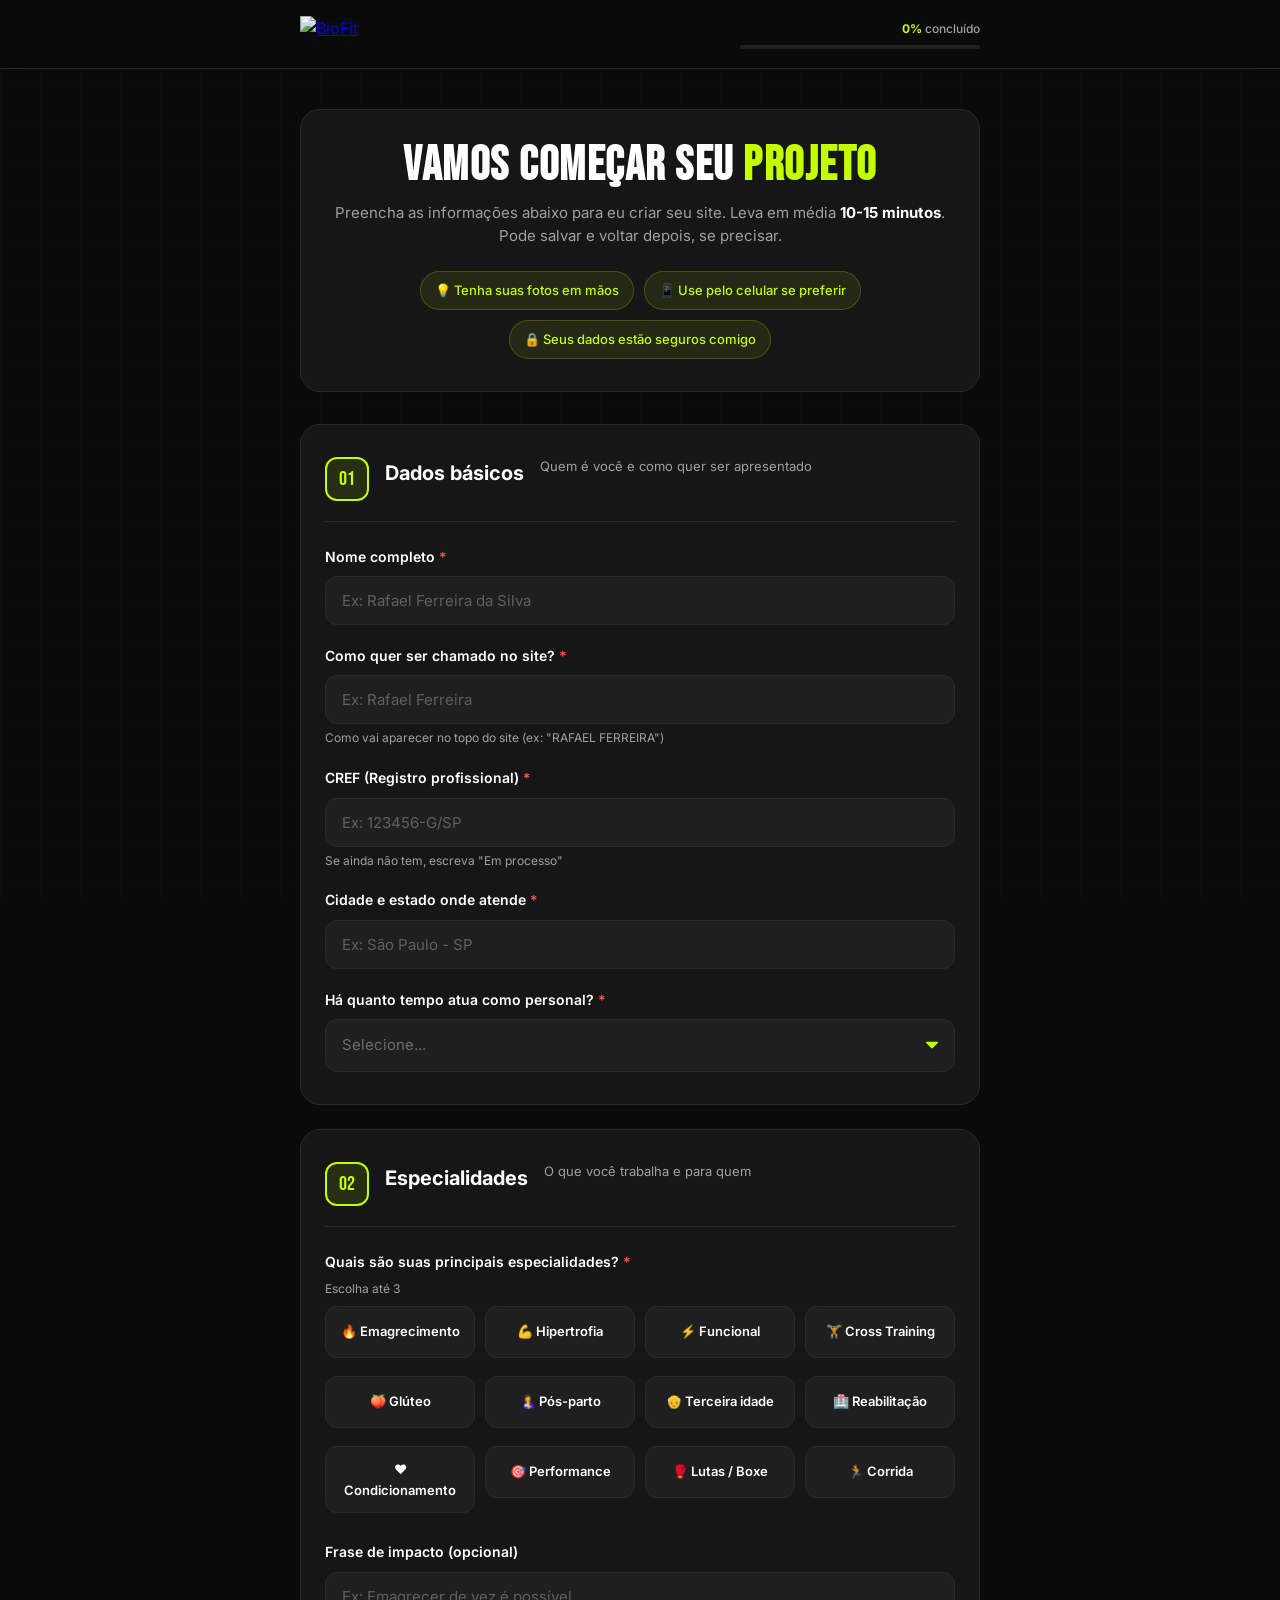
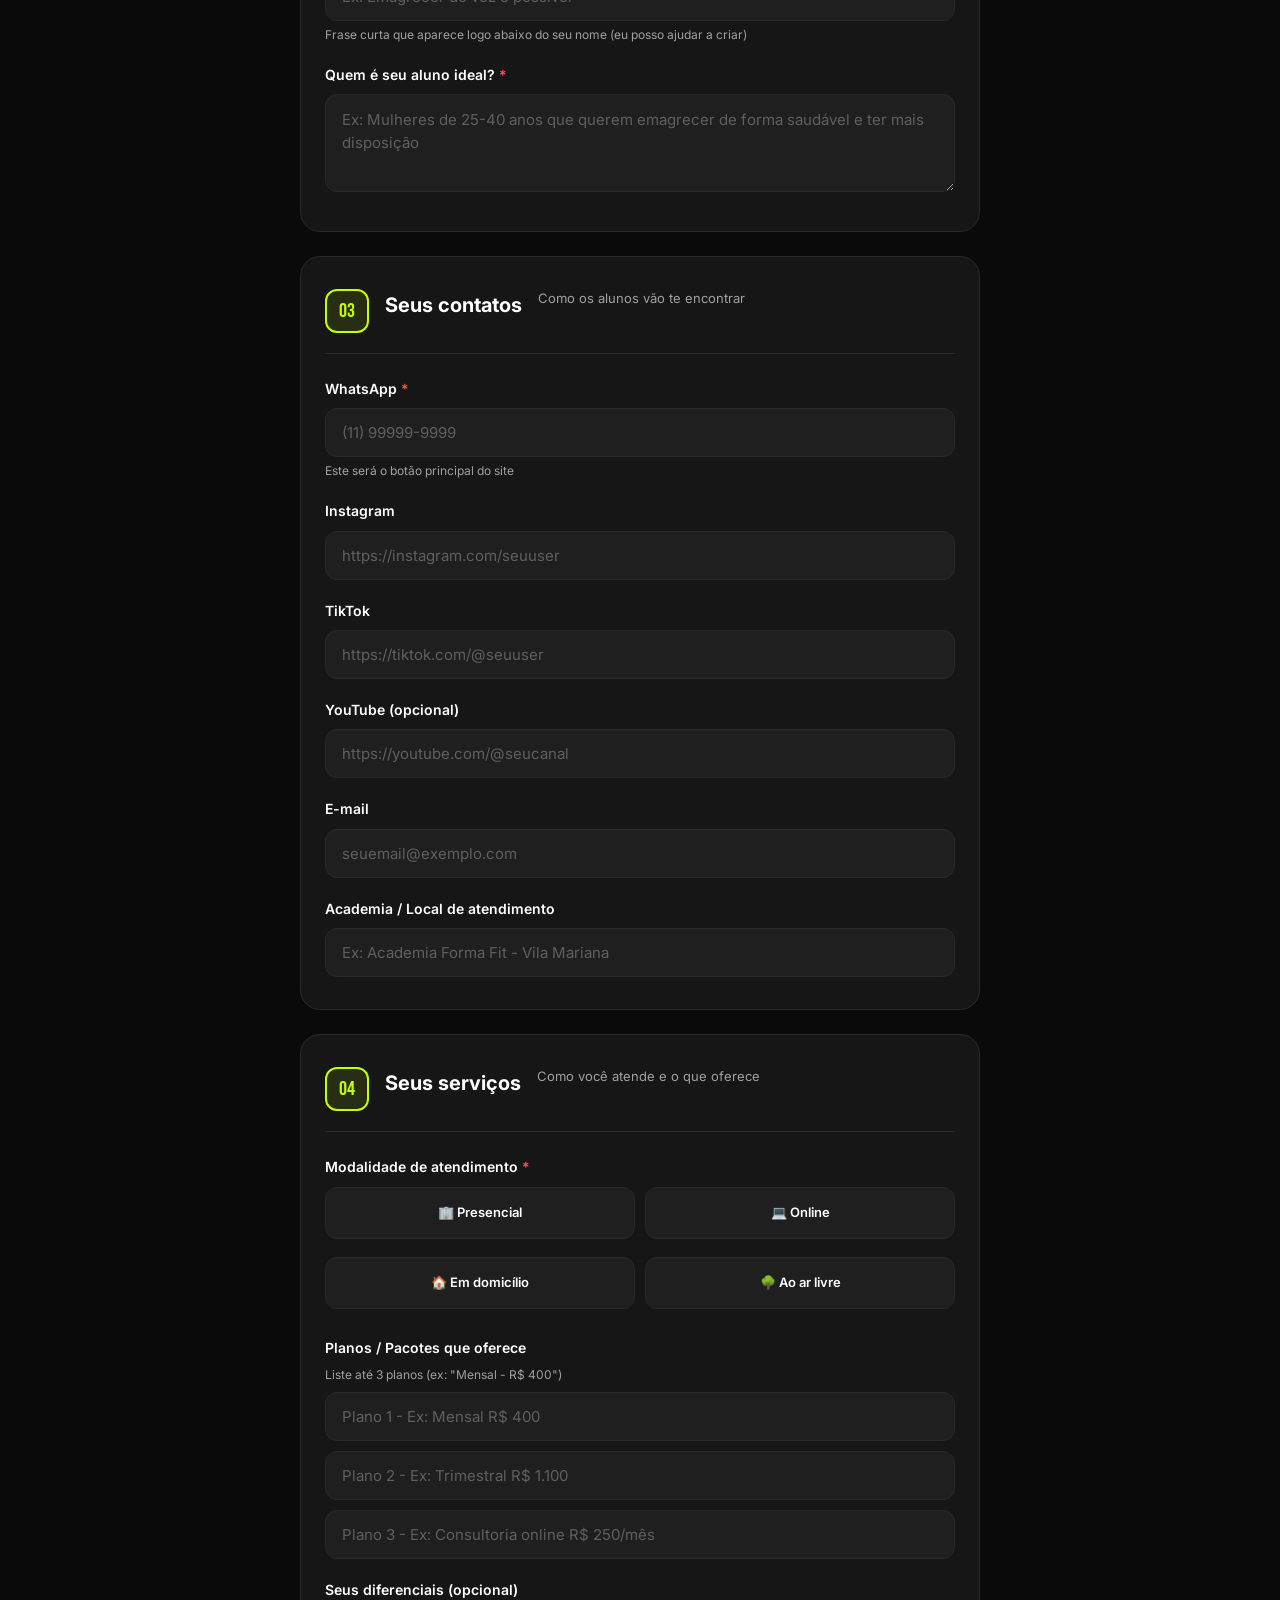
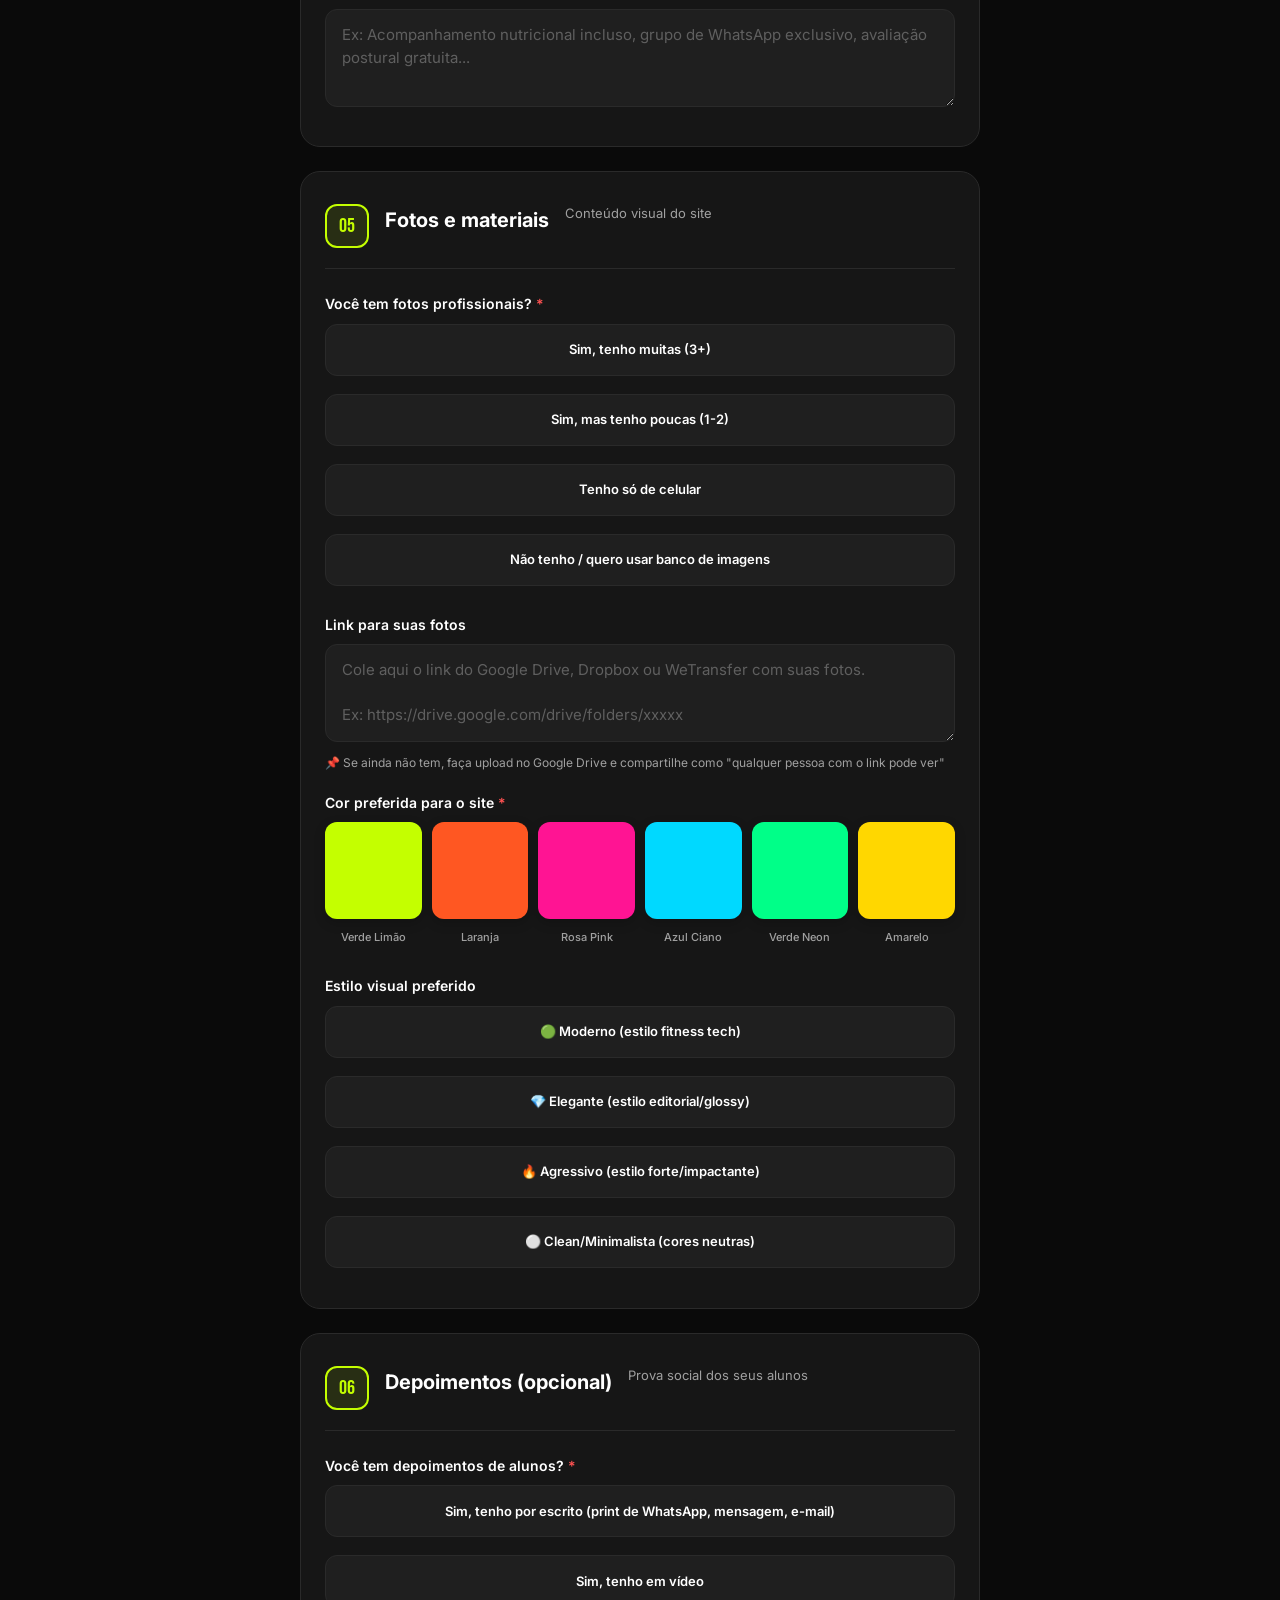
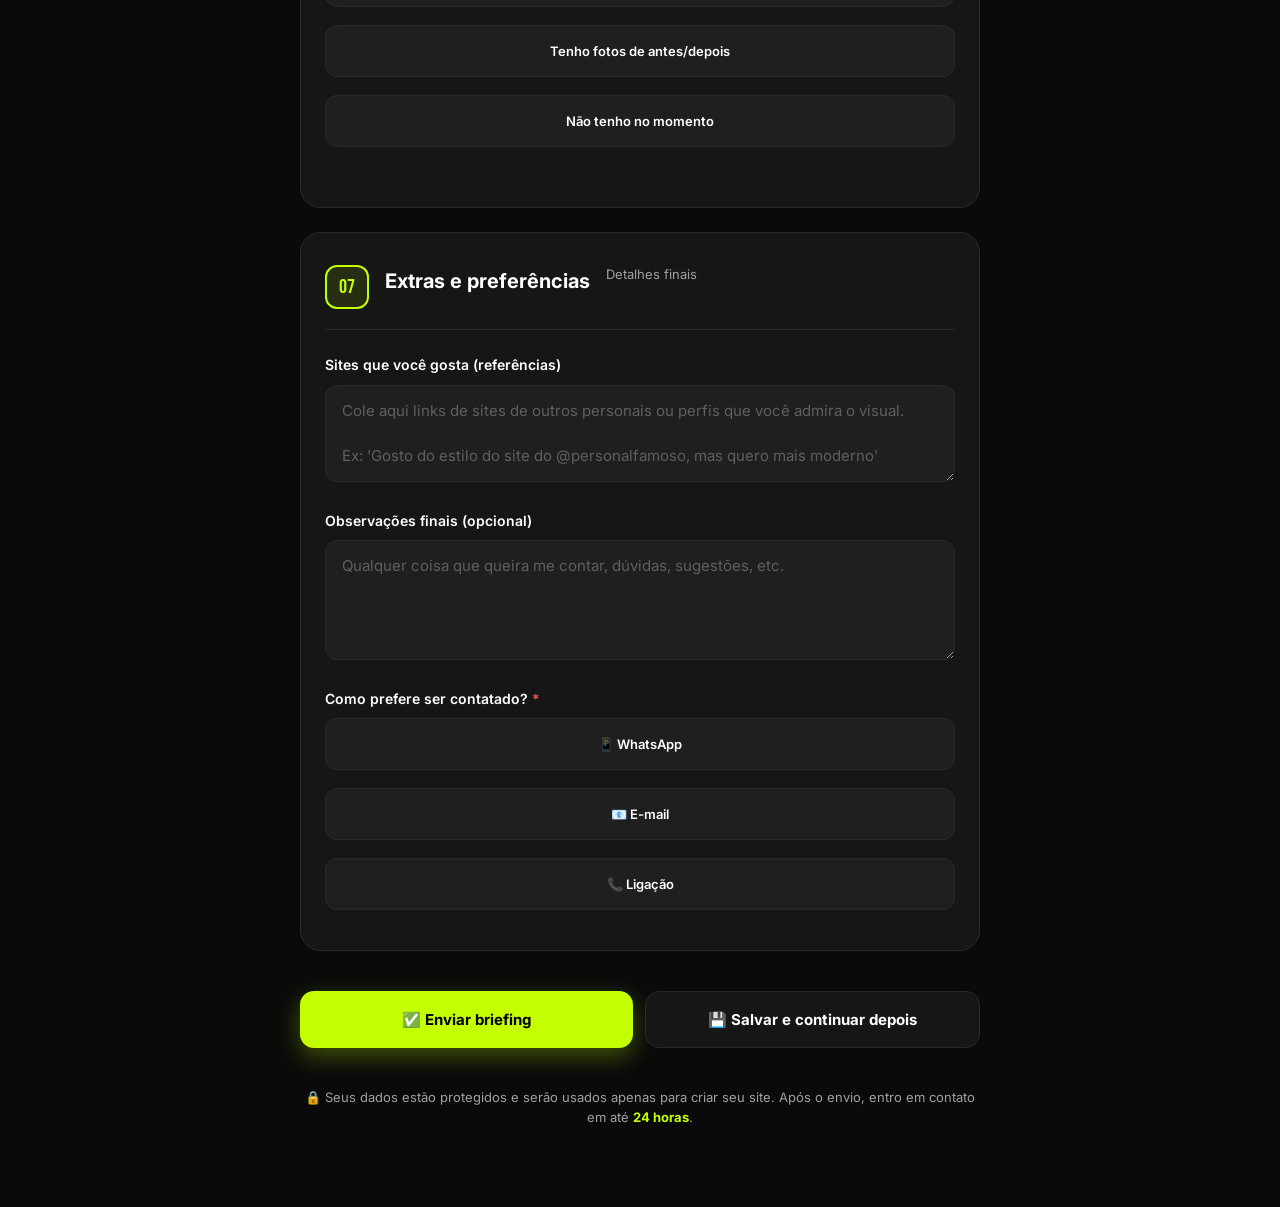
==== briefing/index.html @ 45a7a2d9 "Add files via upload" ====
<!DOCTYPE html>
<html lang="pt-BR">
<head>
<meta charset="UTF-8">
<meta name="viewport" content="width=device-width, initial-scale=1.0, viewport-fit=cover">
<title>Briefing BioFit — Vamos começar seu site!</title>
<meta name="description" content="Preencha este formulário para iniciarmos a criação do seu site.">

<link rel="preconnect" href="https://fonts.googleapis.com">
<link rel="preconnect" href="https://fonts.gstatic.com" crossorigin>
<link href="https://fonts.googleapis.com/css2?family=Inter:wght@400;500;600;700;800;900&family=Bebas+Neue&display=swap" rel="stylesheet">
<link rel="stylesheet" href="styles.css">
</head>
<body>

<div class="bg-grid"></div>

<header class="briefing-header">
  <div class="container">
    <a href="https://biofit.com.br" class="logo-link">
      <img src="../pagina-vendas/assets/logo-biofit.png" alt="BioFit" class="logo-img">
    </a>
    <div class="progress-indicator">
      <span class="progress-text"><span id="progressPercent">0%</span> concluído</span>
      <div class="progress-bar">
        <div class="progress-fill" id="progressFill"></div>
      </div>
    </div>
  </div>
</header>

<main class="briefing-main">
  <div class="container">
    <div class="intro-card">
      <h1 class="briefing-title">VAMOS COMEÇAR SEU <span>PROJETO</span></h1>
      <p class="briefing-subtitle">
        Preencha as informações abaixo para eu criar seu site. 
        Leva em média <strong>10-15 minutos</strong>. 
        Pode salvar e voltar depois, se precisar.
      </p>
      <div class="intro-tips">
        <div class="tip">💡 Tenha suas fotos em mãos</div>
        <div class="tip">📱 Use pelo celular se preferir</div>
        <div class="tip">🔒 Seus dados estão seguros comigo</div>
      </div>
    </div>

    <form id="briefingForm" class="briefing-form">

      <section class="form-section" data-section="1">
        <div class="section-header">
          <span class="section-number">01</span>
          <h2 class="section-title">Dados básicos</h2>
          <p class="section-desc">Quem é você e como quer ser apresentado</p>
        </div>

        <div class="form-group">
          <label for="nomeCompleto">Nome completo <span class="required">*</span></label>
          <input type="text" id="nomeCompleto" name="nomeCompleto" required placeholder="Ex: Rafael Ferreira da Silva">
        </div>

        <div class="form-group">
          <label for="nomeExibicao">Como quer ser chamado no site? <span class="required">*</span></label>
          <input type="text" id="nomeExibicao" name="nomeExibicao" required placeholder="Ex: Rafael Ferreira">
          <small>Como vai aparecer no topo do site (ex: "RAFAEL FERREIRA")</small>
        </div>

        <div class="form-group">
          <label for="cref">CREF (Registro profissional) <span class="required">*</span></label>
          <input type="text" id="cref" name="cref" required placeholder="Ex: 123456-G/SP">
          <small>Se ainda não tem, escreva "Em processo"</small>
        </div>

        <div class="form-group">
          <label for="cidade">Cidade e estado onde atende <span class="required">*</span></label>
          <input type="text" id="cidade" name="cidade" required placeholder="Ex: São Paulo - SP">
        </div>

        <div class="form-group">
          <label for="tempoAtuacao">Há quanto tempo atua como personal? <span class="required">*</span></label>
          <select id="tempoAtuacao" name="tempoAtuacao" required>
            <option value="">Selecione...</option>
            <option value="menos-1">Menos de 1 ano</option>
            <option value="1-3">De 1 a 3 anos</option>
            <option value="3-5">De 3 a 5 anos</option>
            <option value="5-10">De 5 a 10 anos</option>
            <option value="mais-10">Mais de 10 anos</option>
          </select>
        </div>
      </section>

      <section class="form-section" data-section="2">
        <div class="section-header">
          <span class="section-number">02</span>
          <h2 class="section-title">Especialidades</h2>
          <p class="section-desc">O que você trabalha e para quem</p>
        </div>

        <div class="form-group">
          <label>Quais são suas principais especialidades? <span class="required">*</span></label>
          <small>Escolha até 3</small>
          <div class="checkbox-grid" id="especialidadesGrid">
            <label class="checkbox-card">
              <input type="checkbox" name="especialidades" value="emagrecimento">
              <span class="checkbox-content">🔥 Emagrecimento</span>
            </label>
            <label class="checkbox-card">
              <input type="checkbox" name="especialidades" value="hipertrofia">
              <span class="checkbox-content">💪 Hipertrofia</span>
            </label>
            <label class="checkbox-card">
              <input type="checkbox" name="especialidades" value="funcional">
              <span class="checkbox-content">⚡ Funcional</span>
            </label>
            <label class="checkbox-card">
              <input type="checkbox" name="especialidades" value="cross">
              <span class="checkbox-content">🏋️ Cross Training</span>
            </label>
            <label class="checkbox-card">
              <input type="checkbox" name="especialidades" value="gluteo">
              <span class="checkbox-content">🍑 Glúteo</span>
            </label>
            <label class="checkbox-card">
              <input type="checkbox" name="especialidades" value="pos-parto">
              <span class="checkbox-content">🤱 Pós-parto</span>
            </label>
            <label class="checkbox-card">
              <input type="checkbox" name="especialidades" value="third-age">
              <span class="checkbox-content">👴 Terceira idade</span>
            </label>
            <label class="checkbox-card">
              <input type="checkbox" name="especialidades" value="reabilitacao">
              <span class="checkbox-content">🏥 Reabilitação</span>
            </label>
            <label class="checkbox-card">
              <input type="checkbox" name="especialidades" value="condicionamento">
              <span class="checkbox-content">❤️ Condicionamento</span>
            </label>
            <label class="checkbox-card">
              <input type="checkbox" name="especialidades" value="performance">
              <span class="checkbox-content">🎯 Performance</span>
            </label>
            <label class="checkbox-card">
              <input type="checkbox" name="especialidades" value="lutador">
              <span class="checkbox-content">🥊 Lutas / Boxe</span>
            </label>
            <label class="checkbox-card">
              <input type="checkbox" name="especialidades" value="corrida">
              <span class="checkbox-content">🏃 Corrida</span>
            </label>
          </div>
        </div>

        <div class="form-group">
          <label for="fraseImpacto">Frase de impacto (opcional)</label>
          <input type="text" id="fraseImpacto" name="fraseImpacto" placeholder="Ex: Emagrecer de vez é possível">
          <small>Frase curta que aparece logo abaixo do seu nome (eu posso ajudar a criar)</small>
        </div>

        <div class="form-group">
          <label for="publicoAlvo">Quem é seu aluno ideal? <span class="required">*</span></label>
          <textarea id="publicoAlvo" name="publicoAlvo" required rows="3" placeholder="Ex: Mulheres de 25-40 anos que querem emagrecer de forma saudável e ter mais disposição"></textarea>
        </div>
      </section>

      <section class="form-section" data-section="3">
        <div class="section-header">
          <span class="section-number">03</span>
          <h2 class="section-title">Seus contatos</h2>
          <p class="section-desc">Como os alunos vão te encontrar</p>
        </div>

        <div class="form-group">
          <label for="whatsapp">WhatsApp <span class="required">*</span></label>
          <input type="tel" id="whatsapp" name="whatsapp" required placeholder="(11) 99999-9999">
          <small>Este será o botão principal do site</small>
        </div>

        <div class="form-group">
          <label for="instagram">Instagram</label>
          <input type="url" id="instagram" name="instagram" placeholder="https://instagram.com/seuuser">
        </div>

        <div class="form-group">
          <label for="tiktok">TikTok</label>
          <input type="url" id="tiktok" name="tiktok" placeholder="https://tiktok.com/@seuuser">
        </div>

        <div class="form-group">
          <label for="youtube">YouTube (opcional)</label>
          <input type="url" id="youtube" name="youtube" placeholder="https://youtube.com/@seucanal">
        </div>

        <div class="form-group">
          <label for="email">E-mail</label>
          <input type="email" id="email" name="email" placeholder="seuemail@exemplo.com">
        </div>

        <div class="form-group">
          <label for="localizacao">Academia / Local de atendimento</label>
          <input type="text" id="localizacao" name="localizacao" placeholder="Ex: Academia Forma Fit - Vila Mariana">
        </div>
      </section>

      <section class="form-section" data-section="4">
        <div class="section-header">
          <span class="section-number">04</span>
          <h2 class="section-title">Seus serviços</h2>
          <p class="section-desc">Como você atende e o que oferece</p>
        </div>

        <div class="form-group">
          <label>Modalidade de atendimento <span class="required">*</span></label>
          <div class="checkbox-grid checkbox-grid-2">
            <label class="checkbox-card">
              <input type="checkbox" name="modalidade" value="presencial">
              <span class="checkbox-content">🏢 Presencial</span>
            </label>
            <label class="checkbox-card">
              <input type="checkbox" name="modalidade" value="online">
              <span class="checkbox-content">💻 Online</span>
            </label>
            <label class="checkbox-card">
              <input type="checkbox" name="modalidade" value="domiciliar">
              <span class="checkbox-content">🏠 Em domicílio</span>
            </label>
            <label class="checkbox-card">
              <input type="checkbox" name="modalidade" value="parque">
              <span class="checkbox-content">🌳 Ao ar livre</span>
            </label>
          </div>
        </div>

        <div class="form-group">
          <label>Planos / Pacotes que oferece</label>
          <small>Liste até 3 planos (ex: "Mensal - R$ 400")</small>
          <div class="plan-inputs">
            <input type="text" name="plano1" placeholder="Plano 1 - Ex: Mensal R$ 400">
            <input type="text" name="plano2" placeholder="Plano 2 - Ex: Trimestral R$ 1.100">
            <input type="text" name="plano3" placeholder="Plano 3 - Ex: Consultoria online R$ 250/mês">
          </div>
        </div>

        <div class="form-group">
          <label for="diferenciais">Seus diferenciais (opcional)</label>
          <textarea id="diferenciais" name="diferenciais" rows="3" placeholder="Ex: Acompanhamento nutricional incluso, grupo de WhatsApp exclusivo, avaliação postural gratuita..."></textarea>
        </div>
      </section>

      <section class="form-section" data-section="5">
        <div class="section-header">
          <span class="section-number">05</span>
          <h2 class="section-title">Fotos e materiais</h2>
          <p class="section-desc">Conteúdo visual do site</p>
        </div>

        <div class="form-group">
          <label>Você tem fotos profissionais? <span class="required">*</span></label>
          <div class="radio-group">
            <label class="radio-card">
              <input type="radio" name="temFotos" value="sim-muitas" required>
              <span>Sim, tenho muitas (3+)</span>
            </label>
            <label class="radio-card">
              <input type="radio" name="temFotos" value="sim-poucas">
              <span>Sim, mas tenho poucas (1-2)</span>
            </label>
            <label class="radio-card">
              <input type="radio" name="temFotos" value="celular">
              <span>Tenho só de celular</span>
            </label>
            <label class="radio-card">
              <input type="radio" name="temFotos" value="nao">
              <span>Não tenho / quero usar banco de imagens</span>
            </label>
          </div>
        </div>

        <div class="form-group">
          <label for="linkFotos">Link para suas fotos</label>
          <textarea id="linkFotos" name="linkFotos" rows="3" placeholder="Cole aqui o link do Google Drive, Dropbox ou WeTransfer com suas fotos.&#10;&#10;Ex: https://drive.google.com/drive/folders/xxxxx"></textarea>
          <small>📌 Se ainda não tem, faça upload no Google Drive e compartilhe como "qualquer pessoa com o link pode ver"</small>
        </div>

        <div class="form-group">
          <label for="corPreferida">Cor preferida para o site <span class="required">*</span></label>
          <div class="color-picker" id="colorPicker">
            <label class="color-option" style="--color: #c4ff00">
              <input type="radio" name="cor" value="#c4ff00" required>
              <span class="color-dot" style="background: #c4ff00"></span>
              <span class="color-name">Verde Limão</span>
            </label>
            <label class="color-option" style="--color: #ff5722">
              <input type="radio" name="cor" value="#ff5722">
              <span class="color-dot" style="background: #ff5722"></span>
              <span class="color-name">Laranja</span>
            </label>
            <label class="color-option" style="--color: #ff1493">
              <input type="radio" name="cor" value="#ff1493">
              <span class="color-dot" style="background: #ff1493"></span>
              <span class="color-name">Rosa Pink</span>
            </label>
            <label class="color-option" style="--color: #00d9ff">
              <input type="radio" name="cor" value="#00d9ff">
              <span class="color-dot" style="background: #00d9ff"></span>
              <span class="color-name">Azul Ciano</span>
            </label>
            <label class="color-option" style="--color: #00ff88">
              <input type="radio" name="cor" value="#00ff88">
              <span class="color-dot" style="background: #00ff88"></span>
              <span class="color-name">Verde Neon</span>
            </label>
            <label class="color-option" style="--color: #ffd700">
              <input type="radio" name="cor" value="#ffd700">
              <span class="color-dot" style="background: #ffd700"></span>
              <span class="color-name">Amarelo</span>
            </label>
          </div>
        </div>

        <div class="form-group">
          <label for="estiloPreferido">Estilo visual preferido</label>
          <div class="radio-group">
            <label class="radio-card">
              <input type="radio" name="estilo" value="moderno">
              <span>🟢 Moderno (estilo fitness tech)</span>
            </label>
            <label class="radio-card">
              <input type="radio" name="estilo" value="elegante">
              <span>💎 Elegante (estilo editorial/glossy)</span>
            </label>
            <label class="radio-card">
              <input type="radio" name="estilo" value="agressivo">
              <span>🔥 Agressivo (estilo forte/impactante)</span>
            </label>
            <label class="radio-card">
              <input type="radio" name="estilo" value="clean">
              <span>⚪ Clean/Minimalista (cores neutras)</span>
            </label>
          </div>
        </div>
      </section>

      <section class="form-section" data-section="6">
        <div class="section-header">
          <span class="section-number">06</span>
          <h2 class="section-title">Depoimentos (opcional)</h2>
          <p class="section-desc">Prova social dos seus alunos</p>
        </div>

        <div class="form-group">
          <label>Você tem depoimentos de alunos? <span class="required">*</span></label>
          <div class="radio-group">
            <label class="radio-card">
              <input type="radio" name="temDepoimentos" value="sim-escritos" required>
              <span>Sim, tenho por escrito (print de WhatsApp, mensagem, e-mail)</span>
            </label>
            <label class="radio-card">
              <input type="radio" name="temDepoimentos" value="sim-video">
              <span>Sim, tenho em vídeo</span>
            </label>
            <label class="radio-card">
              <input type="radio" name="temDepoimentos" value="antes-depois">
              <span>Tenho fotos de antes/depois</span>
            </label>
            <label class="radio-card">
              <input type="radio" name="temDepoimentos" value="nao">
              <span>Não tenho no momento</span>
            </label>
          </div>
        </div>

        <div class="form-group" id="depoimentosField" style="display:none;">
          <label for="linkDepoimentos">Cole os depoimentos ou link para os mesmos</label>
          <textarea id="linkDepoimentos" name="linkDepoimentos" rows="5" placeholder="Cole os textos aqui, ou coloque o link do Google Drive com as fotos/vídeos.&#10;&#10;Exemplo:&#10;'Em 4 meses perdi 12kg e ganhei muita disposição. O Rafael montou um treino que encaixou perfeitamente na minha rotina.' - Mariana, 32 anos"></textarea>
        </div>
      </section>

      <section class="form-section" data-section="7">
        <div class="section-header">
          <span class="section-number">07</span>
          <h2 class="section-title">Extras e preferências</h2>
          <p class="section-desc">Detalhes finais</p>
        </div>

        <div class="form-group">
          <label for="referencias">Sites que você gosta (referências)</label>
          <textarea id="referencias" name="referencias" rows="3" placeholder="Cole aqui links de sites de outros personais ou perfis que você admira o visual.&#10;&#10;Ex: 'Gosto do estilo do site do @personalfamoso, mas quero mais moderno'"></textarea>
        </div>

        <div class="form-group">
          <label for="observacoes">Observações finais (opcional)</label>
          <textarea id="observacoes" name="observacoes" rows="4" placeholder="Qualquer coisa que queira me contar, dúvidas, sugestões, etc."></textarea>
        </div>

        <div class="form-group">
          <label>Como prefere ser contatado? <span class="required">*</span></label>
          <div class="radio-group">
            <label class="radio-card">
              <input type="radio" name="contatoPreferido" value="whatsapp" required>
              <span>📱 WhatsApp</span>
            </label>
            <label class="radio-card">
              <input type="radio" name="contatoPreferido" value="email">
              <span>📧 E-mail</span>
            </label>
            <label class="radio-card">
              <input type="radio" name="contatoPreferido" value="ligacao">
              <span>📞 Ligação</span>
            </label>
          </div>
        </div>
      </section>

      <div class="form-actions">
        <button type="button" class="btn-save" id="saveBtn">
          💾 Salvar e continuar depois
        </button>
        <button type="submit" class="btn-submit">
          ✅ Enviar briefing
        </button>
      </div>

      <p class="form-footer-note">
        🔒 Seus dados estão protegidos e serão usados apenas para criar seu site.
        Após o envio, entro em contato em até <strong>24 horas</strong>.
      </p>

    </form>
  </div>
</main>

<div class="success-screen" id="successScreen">
  <div class="success-content">
    <div class="success-icon">🎉</div>
    <h2>Briefing enviado com sucesso!</h2>
    <p>Recebi todas as suas informações. Vou analisar tudo e te chamar no WhatsApp em até <strong>24 horas</strong> para alinhar os detalhes.</p>
    <p class="success-tip">Enquanto isso, segue nossas redes pra acompanhar o processo:</p>
    <a href="https://wa.me/5581999944106" class="btn-primary success-btn">💬 Falar comigo agora</a>
  </div>
</div>

<script src="script.js"></script>
</body>
</html>
---- briefing/styles.css ----
:root {
  --primary: #c4ff00;
  --primary-dark: #9fcc00;
  --bg: #0a0a0a;
  --bg-card: #161616;
  --bg-elevated: #1f1f1f;
  --border: #2a2a2a;
  --text: #ffffff;
  --text-muted: #a0a0a0;
  --error: #ff5252;
  --success: #00d68f;
}

* { margin: 0; padding: 0; box-sizing: border-box; }

html { scroll-behavior: smooth; }

body {
  font-family: 'Inter', sans-serif;
  background: var(--bg);
  color: var(--text);
  line-height: 1.6;
  min-height: 100vh;
}

.bg-grid {
  position: fixed;
  inset: 0;
  background-image: 
    linear-gradient(rgba(196, 255, 0, 0.02) 1px, transparent 1px),
    linear-gradient(90deg, rgba(196, 255, 0, 0.02) 1px, transparent 1px);
  background-size: 40px 40px;
  pointer-events: none;
  z-index: 0;
}

.container {
  max-width: 720px;
  margin: 0 auto;
  padding: 0 20px;
  position: relative;
  z-index: 1;
}

.briefing-header {
  position: sticky;
  top: 0;
  z-index: 50;
  padding: 16px 0;
  background: rgba(10, 10, 10, 0.9);
  backdrop-filter: blur(12px);
  border-bottom: 1px solid var(--border);
}

.briefing-header .container {
  display: flex;
  justify-content: space-between;
  align-items: center;
  gap: 16px;
}

.logo-link {
  display: flex;
  align-items: center;
  flex-shrink: 0;
}

.logo-img {
  height: 36px;
  width: auto;
}

.progress-indicator {
  flex: 1;
  max-width: 240px;
  text-align: right;
}

.progress-text {
  font-size: 12px;
  color: var(--text-muted);
  display: block;
  margin-bottom: 6px;
  font-weight: 500;
}

.progress-text span { color: var(--primary); font-weight: 700; }

.progress-bar {
  height: 4px;
  background: var(--bg-elevated);
  border-radius: 100px;
  overflow: hidden;
}

.progress-fill {
  height: 100%;
  background: var(--primary);
  border-radius: 100px;
  width: 0%;
  transition: width 0.3s ease;
}

.briefing-main {
  padding: 40px 0 80px;
}

.intro-card {
  background: var(--bg-card);
  border: 1px solid var(--border);
  border-radius: 20px;
  padding: 32px 28px;
  margin-bottom: 32px;
  text-align: center;
}

.briefing-title {
  font-family: 'Bebas Neue', sans-serif;
  font-size: clamp(32px, 6vw, 48px);
  letter-spacing: 1.5px;
  line-height: 1;
  margin-bottom: 12px;
  text-transform: uppercase;
}

.briefing-title span { color: var(--primary); }

.briefing-subtitle {
  color: var(--text-muted);
  font-size: 15px;
  margin-bottom: 24px;
  line-height: 1.5;
}

.briefing-subtitle strong { color: var(--text); }

.intro-tips {
  display: flex;
  flex-wrap: wrap;
  gap: 10px;
  justify-content: center;
}

.tip {
  padding: 8px 14px;
  background: rgba(196, 255, 0, 0.08);
  border: 1px solid rgba(196, 255, 0, 0.2);
  border-radius: 100px;
  font-size: 13px;
  color: var(--primary);
  font-weight: 500;
}

.briefing-form { display: flex; flex-direction: column; gap: 24px; }

.form-section {
  background: var(--bg-card);
  border: 1px solid var(--border);
  border-radius: 20px;
  padding: 32px 24px;
  transition: border-color 0.3s ease;
}

.form-section:focus-within { border-color: var(--primary); }

.section-header {
  display: flex;
  align-items: flex-start;
  gap: 16px;
  margin-bottom: 24px;
  padding-bottom: 20px;
  border-bottom: 1px solid var(--border);
}

.section-number {
  flex-shrink: 0;
  width: 44px;
  height: 44px;
  background: rgba(196, 255, 0, 0.1);
  border: 2px solid var(--primary);
  border-radius: 12px;
  display: flex;
  align-items: center;
  justify-content: center;
  font-family: 'Bebas Neue', sans-serif;
  font-size: 20px;
  color: var(--primary);
}

.section-title {
  font-size: 20px;
  font-weight: 700;
  margin-bottom: 4px;
  color: var(--text);
}

.section-desc {
  font-size: 13px;
  color: var(--text-muted);
  line-height: 1.4;
}

.form-group { margin-bottom: 20px; }
.form-group:last-child { margin-bottom: 0; }

.form-group label {
  display: block;
  font-weight: 600;
  font-size: 14px;
  color: var(--text);
  margin-bottom: 8px;
}

.form-group small {
  display: block;
  color: var(--text-muted);
  font-size: 12px;
  margin-top: 6px;
  line-height: 1.4;
}

.required { color: var(--error); }

input[type="text"],
input[type="email"],
input[type="tel"],
input[type="url"],
select,
textarea {
  width: 100%;
  padding: 14px 16px;
  background: var(--bg-elevated);
  border: 1px solid var(--border);
  border-radius: 12px;
  color: var(--text);
  font-size: 15px;
  font-family: inherit;
  transition: all 0.25s ease;
  outline: none;
}

input:focus,
select:focus,
textarea:focus {
  border-color: var(--primary);
  background: rgba(196, 255, 0, 0.03);
}

input::placeholder,
textarea::placeholder { color: rgba(160, 160, 160, 0.5); }

select {
  appearance: none !important;
  -webkit-appearance: none !important;
  -moz-appearance: none !important;
  background-image: url("data:image/svg+xml;charset=US-ASCII,%3Csvg%20xmlns%3D%22http%3A%2F%2Fwww.w3.org%2F2000%2Fsvg%22%20width%3D%22292.4%22%20height%3D%22292.4%22%3E%3Cpath%20fill%3D%22%23c4ff00%22%20d%3D%22M287%2069.4a17.6%2017.6%200%200%200-13-5.4H18.4c-5%200-9.3%201.8-12.9%205.4A17.6%2017.6%200%200%200%200%2082.2c0%205%201.8%209.3%205.4%2012.9l128%20127.9c3.6%203.6%207.8%205.4%2012.8%205.4s9.2-1.8%2012.8-5.4L287%2095c3.5-3.5%205.4-7.8%205.4-12.8%200-5-1.9-9.2-5.5-12.8z%22%2F%3E%3C%2Fsvg%3E") !important;
  background-repeat: no-repeat !important;
  background-position: right 16px center !important;
  background-size: 12px !important;
  background-color: var(--bg-elevated) !important;
  padding-right: 44px !important;
  padding-left: 16px !important;
  height: auto !important;
  min-height: 50px !important;
  line-height: 1.5 !important;
  cursor: pointer !important;
  color: var(--text) !important;
  border: 1px solid var(--border) !important;
  border-radius: 12px !important;
  font-size: 15px !important;
  font-family: inherit !important;
  width: 100% !important;
  box-sizing: border-box !important;
  text-overflow: ellipsis !important;
  white-space: nowrap !important;
  overflow: hidden !important;
  outline: none !important;
  transition: all 0.25s ease !important;
  -webkit-tap-highlight-color: transparent !important;
}

select:hover {
  border-color: rgba(196, 255, 0, 0.4) !important;
}

select:focus {
  border-color: var(--primary) !important;
  background-color: rgba(196, 255, 0, 0.03) !important;
  box-shadow: 0 0 0 3px rgba(196, 255, 0, 0.1) !important;
}

select:invalid,
select option[value=""] {
  color: rgba(160, 160, 160, 0.6) !important;
}

select:valid {
  color: var(--text) !important;
}

select option {
  background-color: #1a1a1a !important;
  color: #ffffff !important;
  padding: 12px 16px !important;
  font-size: 15px !important;
  font-weight: 500 !important;
}

select option:hover {
  background-color: rgba(196, 255, 0, 0.15) !important;
}

select option:checked,
select option[selected] {
  background: var(--primary) linear-gradient(0deg, var(--primary), var(--primary)) !important;
  color: #000000 !important;
  font-weight: 700 !important;
}

select:-webkit-autofill,
select:-webkit-autofill:hover,
select:-webkit-autofill:focus,
select:-webkit-autofill:active {
  -webkit-text-fill-color: var(--text) !important;
  -webkit-box-shadow: 0 0 0 1000px var(--bg-elevated) inset !important;
  transition: background-color 5000s ease-in-out 0s !important;
  caret-color: var(--text) !important;
}

select::-ms-expand {
  display: none !important;
}

select {
  /* Firefox */
  text-indent: 0.01px !important;
  text-overflow: '' !important;
}

textarea {
  resize: vertical;
  min-height: 80px;
  font-family: inherit;
  line-height: 1.5;
}

.checkbox-grid {
  display: grid;
  grid-template-columns: repeat(2, 1fr);
  gap: 10px;
  margin-top: 8px;
}

@media (min-width: 480px) {
  .checkbox-grid { grid-template-columns: repeat(3, 1fr); }
}

@media (min-width: 768px) {
  .checkbox-grid { grid-template-columns: repeat(4, 1fr); }
}

.checkbox-grid-2 { grid-template-columns: repeat(2, 1fr); }

.checkbox-card,
.radio-card {
  position: relative;
  cursor: pointer;
  display: block;
}

.checkbox-card input,
.radio-card input {
  position: absolute;
  opacity: 0;
  pointer-events: none;
}

.checkbox-content,
.radio-card > span {
  display: flex;
  align-items: center;
  justify-content: center;
  text-align: center;
  min-height: 52px;
  padding: 12px;
  background: var(--bg-elevated);
  border: 1.5px solid var(--border);
  border-radius: 12px;
  font-size: 13px;
  font-weight: 600;
  transition: all 0.25s ease;
  color: var(--text);
}

.checkbox-card:hover .checkbox-content,
.radio-card:hover > span {
  border-color: rgba(196, 255, 0, 0.4);
  transform: translateY(-1px);
}

.checkbox-card input:checked + .checkbox-content,
.radio-card input:checked + span {
  background: rgba(196, 255, 0, 0.15);
  border-color: var(--primary);
  color: var(--primary);
}

.radio-group {
  display: flex;
  flex-direction: column;
  gap: 10px;
  margin-top: 8px;
}

.color-picker {
  display: grid;
  grid-template-columns: repeat(3, 1fr);
  gap: 10px;
  margin-top: 8px;
}

@media (min-width: 480px) {
  .color-picker { grid-template-columns: repeat(6, 1fr); }
}

.color-option {
  position: relative;
  cursor: pointer;
  text-align: center;
  display: block;
}

.color-option input { position: absolute; opacity: 0; pointer-events: none; }

.color-dot {
  display: block;
  width: 100%;
  aspect-ratio: 1;
  border-radius: 12px;
  margin-bottom: 6px;
  border: 3px solid transparent;
  transition: all 0.25s ease;
  box-shadow: 0 4px 12px rgba(0,0,0,0.2);
}

.color-option:hover .color-dot { transform: scale(1.08); }

.color-option input:checked ~ .color-dot {
  border-color: var(--text);
  box-shadow: 0 0 0 2px var(--bg), 0 0 0 4px var(--primary);
}

.color-name {
  font-size: 11px;
  color: var(--text-muted);
  font-weight: 500;
}

.plan-inputs {
  display: flex;
  flex-direction: column;
  gap: 10px;
  margin-top: 8px;
}

.form-actions {
  display: flex;
  flex-direction: column;
  gap: 12px;
  margin-top: 16px;
}

@media (min-width: 480px) {
  .form-actions { flex-direction: row-reverse; }
}

.btn-submit,
.btn-save {
  flex: 1;
  padding: 18px 24px;
  border-radius: 14px;
  font-weight: 700;
  font-size: 15px;
  cursor: pointer;
  border: none;
  font-family: inherit;
  transition: all 0.3s ease;
  display: flex;
  align-items: center;
  justify-content: center;
  gap: 8px;
}

.btn-submit {
  background: var(--primary);
  color: #000;
  box-shadow: 0 8px 24px rgba(196, 255, 0, 0.3);
}

.btn-submit:hover {
  background: var(--primary-dark);
  transform: translateY(-2px);
  box-shadow: 0 12px 32px rgba(196, 255, 0, 0.4);
}

.btn-submit:active { transform: translateY(0); }

.btn-save {
  background: var(--bg-card);
  color: var(--text);
  border: 1px solid var(--border);
}

.btn-save:hover {
  border-color: var(--primary);
  color: var(--primary);
}

.form-footer-note {
  text-align: center;
  font-size: 13px;
  color: var(--text-muted);
  margin-top: 16px;
  line-height: 1.5;
}

.form-footer-note strong { color: var(--primary); }

.success-screen {
  position: fixed;
  inset: 0;
  background: var(--bg);
  z-index: 1000;
  display: none;
  align-items: center;
  justify-content: center;
  padding: 20px;
  text-align: center;
}

.success-screen.show { display: flex; animation: fadeIn 0.4s ease; }

.success-content { max-width: 480px; }

.success-icon {
  font-size: 80px;
  margin-bottom: 20px;
  animation: bounce 0.6s ease;
}

@keyframes bounce {
  0%, 100% { transform: translateY(0); }
  50% { transform: translateY(-20px); }
}

.success-content h2 {
  font-family: 'Bebas Neue', sans-serif;
  font-size: 36px;
  letter-spacing: 1.5px;
  margin-bottom: 12px;
  text-transform: uppercase;
}

.success-content p {
  color: var(--text-muted);
  font-size: 15px;
  margin-bottom: 16px;
  line-height: 1.5;
}

.success-content p strong { color: var(--primary); }

.success-tip { margin-top: 24px; }

.success-btn {
  margin-top: 16px;
  display: inline-flex;
}

@keyframes fadeIn {
  from { opacity: 0; }
  to { opacity: 1; }
}

@media (max-width: 480px) {
  .form-section { padding: 24px 20px; }
  .intro-card { padding: 24px 20px; }
  .section-header { gap: 12px; }
  .section-number { width: 38px; height: 38px; font-size: 18px; }
  .section-title { font-size: 18px; }
  .checkbox-grid { grid-template-columns: repeat(2, 1fr); }
  select {
    font-size: 16px !important; 
  }
}
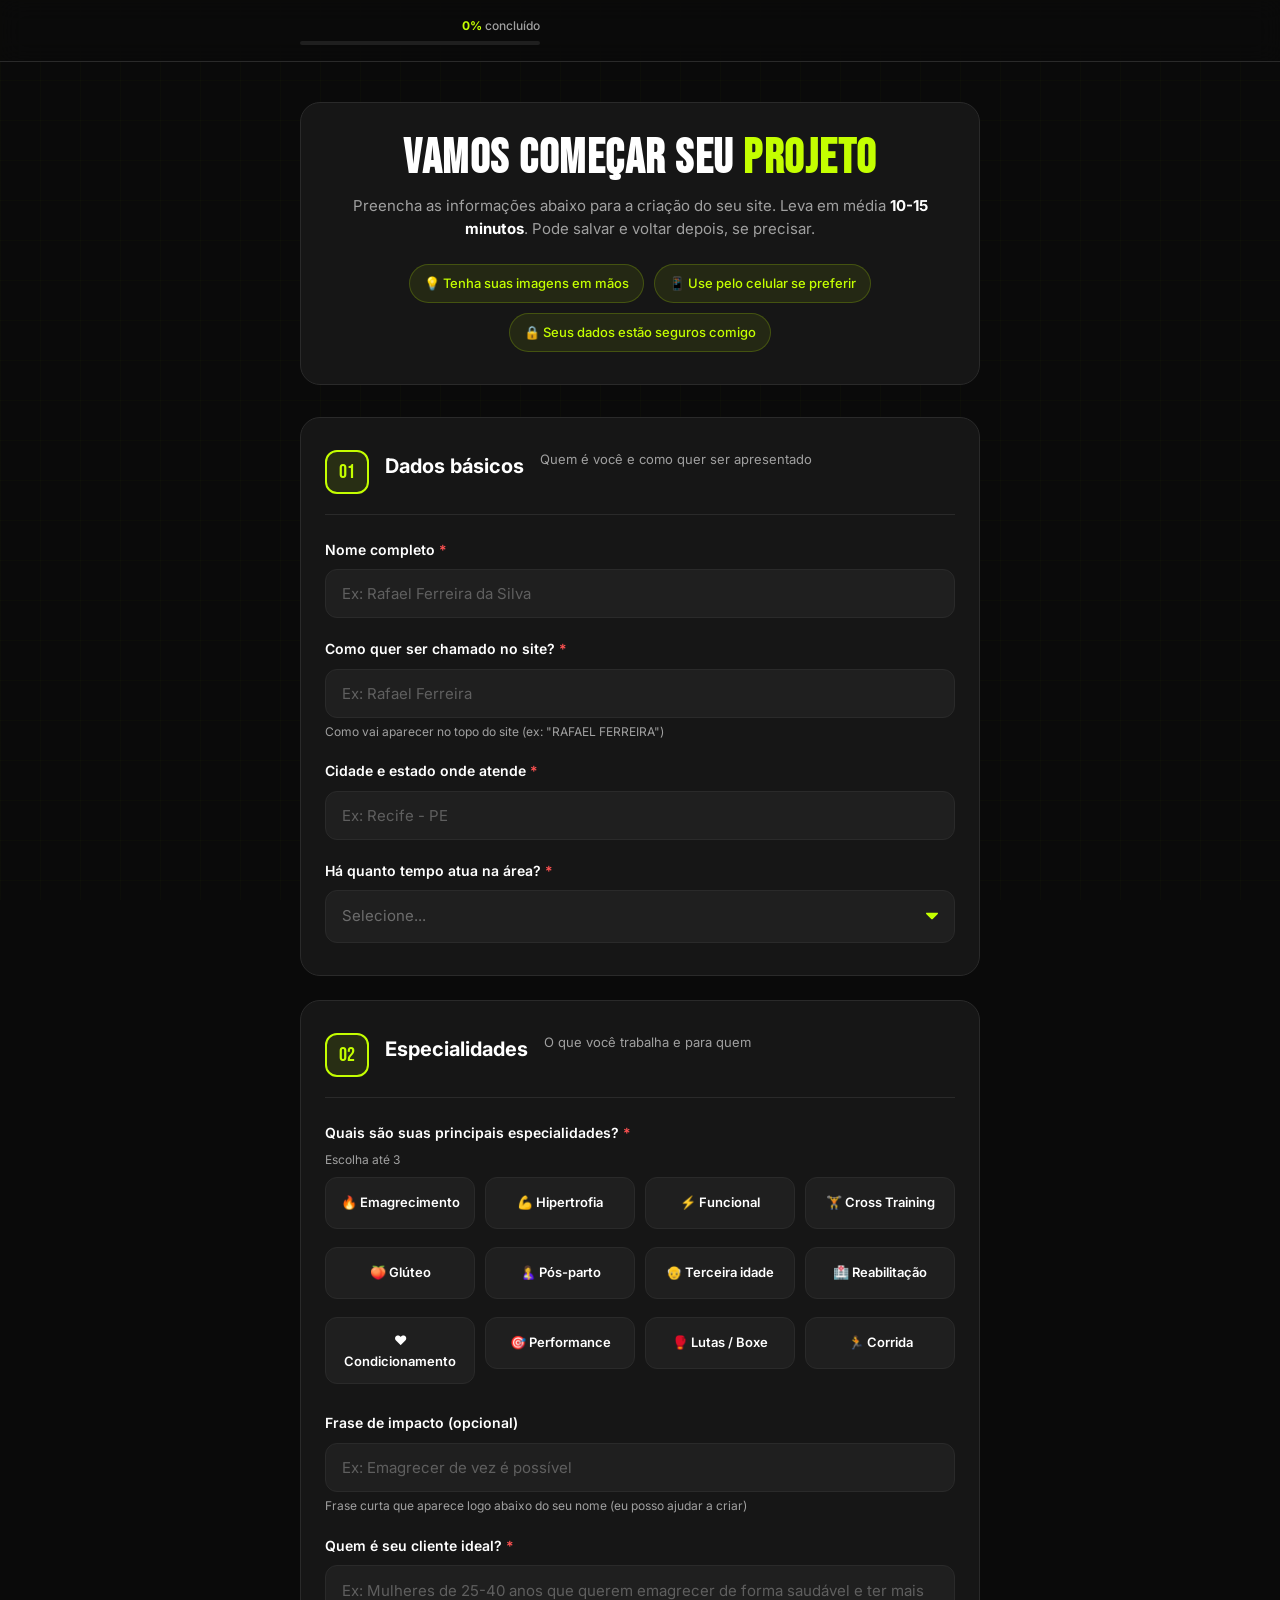
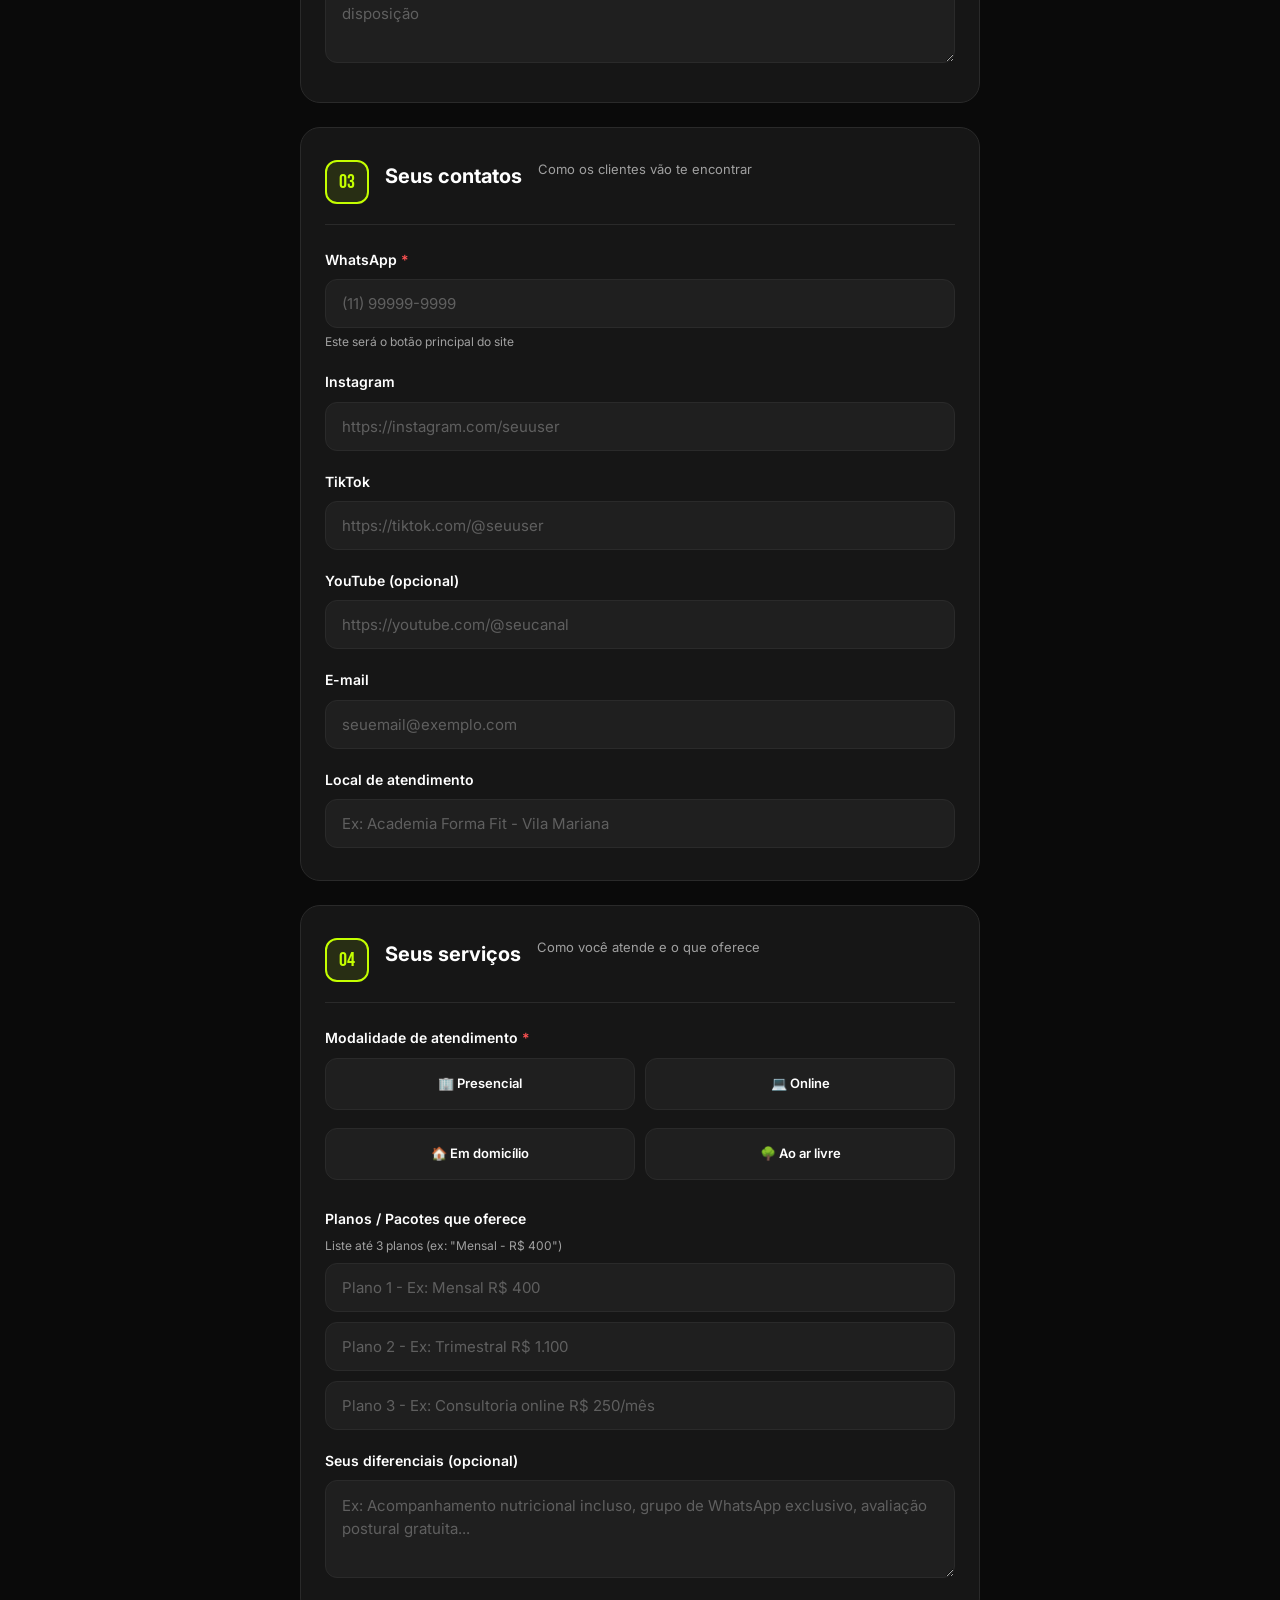
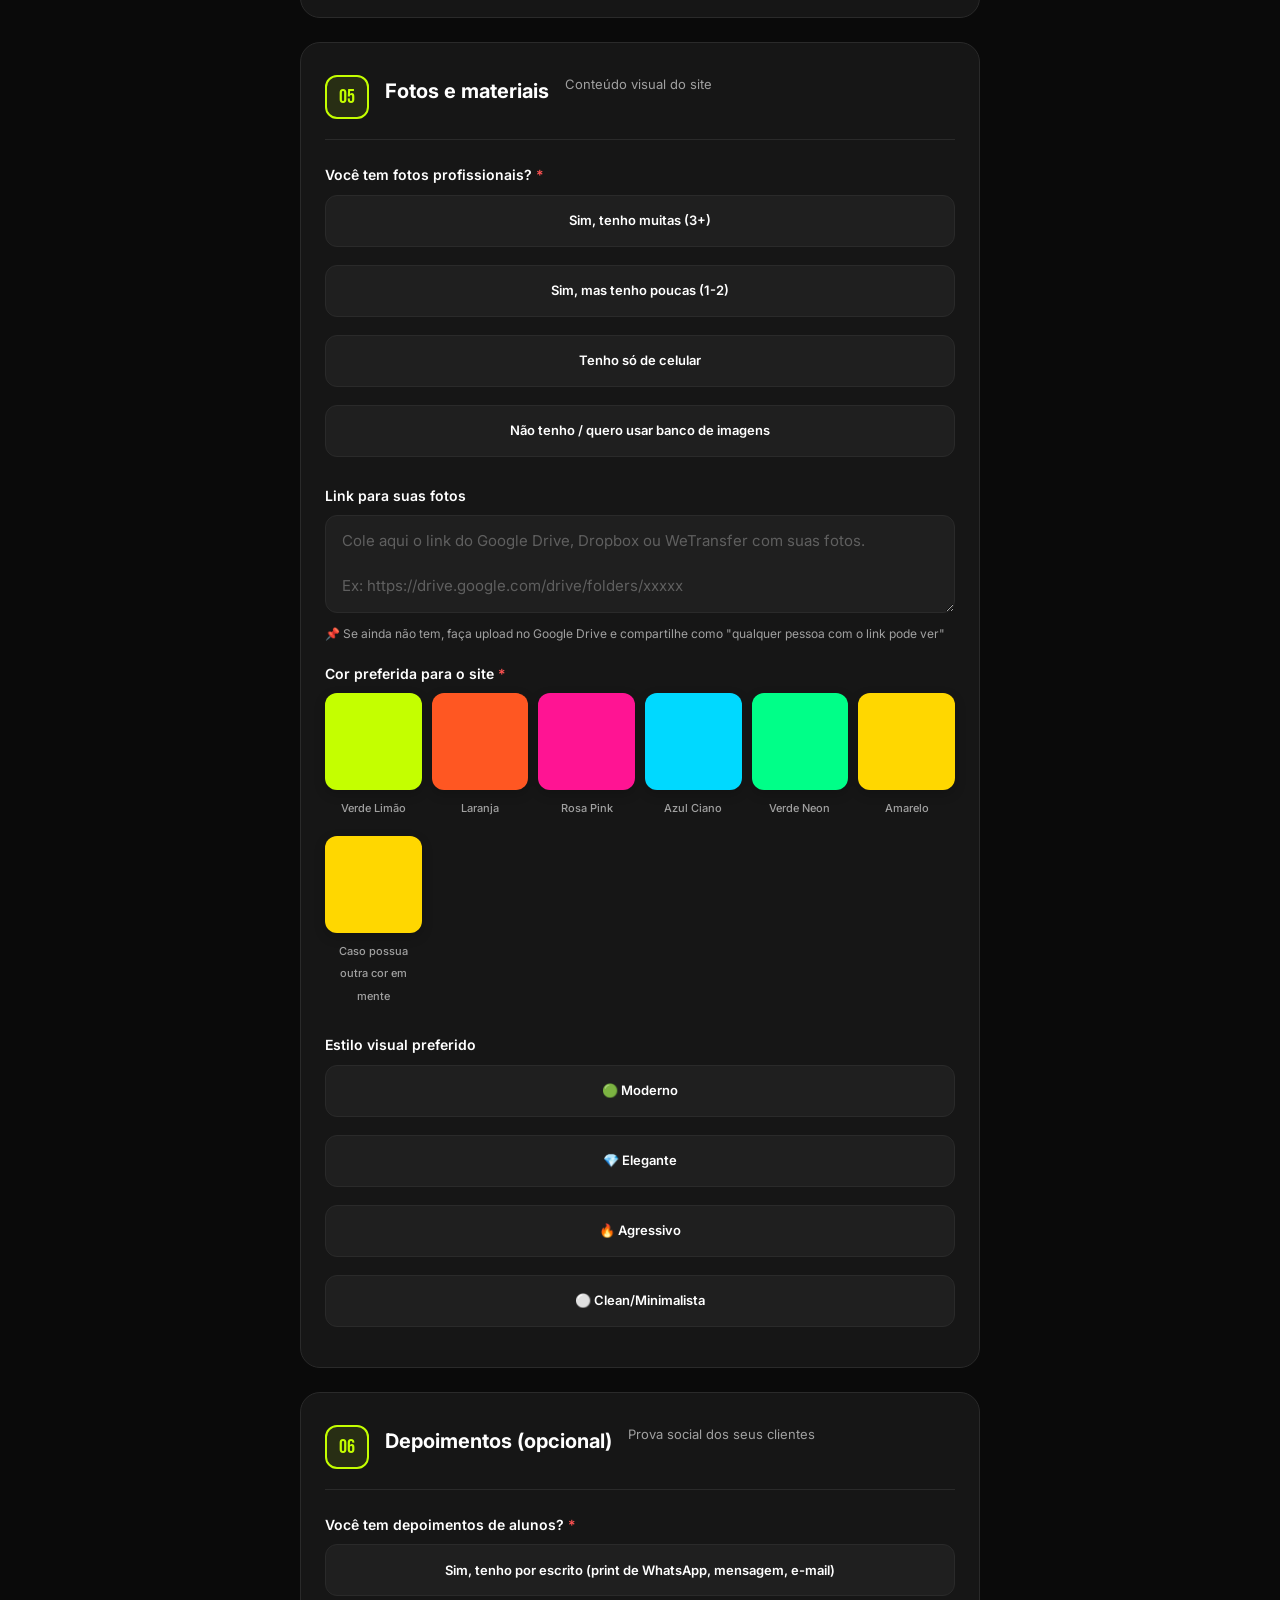
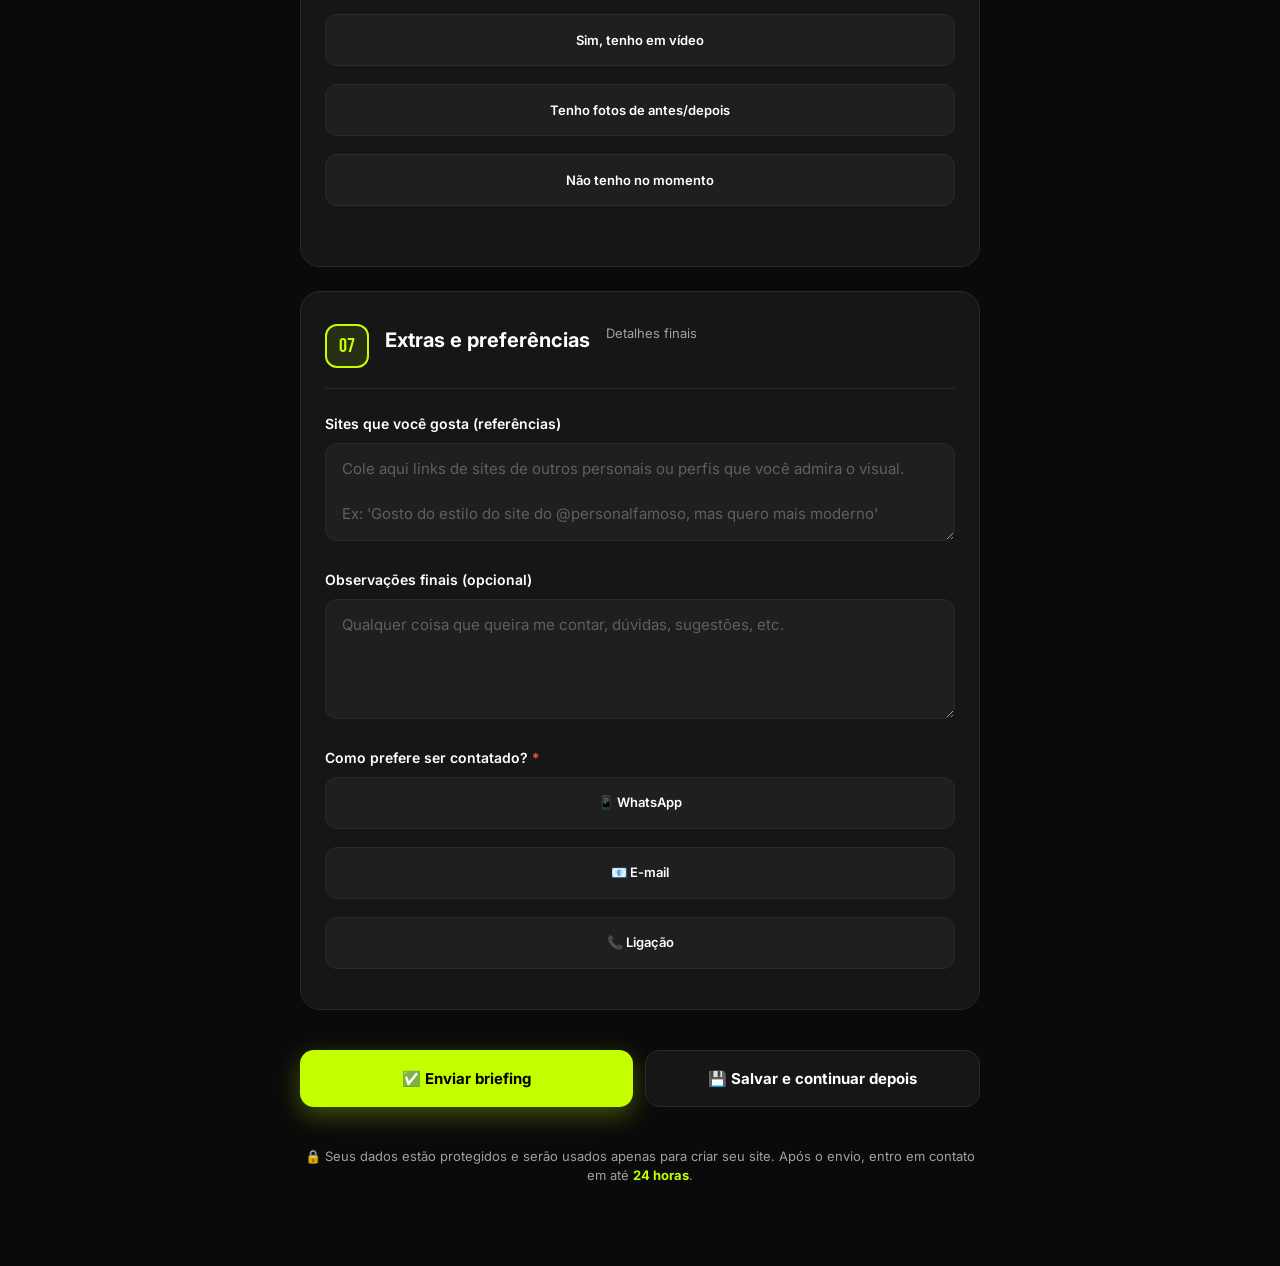
==== commit d316a789: "Update index.html" ====
--- a/briefing/index.html
+++ b/briefing/index.html
@@ -3,7 +3,7 @@
 <head>
 <meta charset="UTF-8">
 <meta name="viewport" content="width=device-width, initial-scale=1.0, viewport-fit=cover">
-<title>Briefing BioFit — Vamos começar seu site!</title>
+<title>Briefing — Vamos começar seu site!</title>
 <meta name="description" content="Preencha este formulário para iniciarmos a criação do seu site.">
 
 <link rel="preconnect" href="https://fonts.googleapis.com">
@@ -17,9 +17,6 @@
 
 <header class="briefing-header">
   <div class="container">
-    <a href="https://biofit.com.br" class="logo-link">
-      <img src="../pagina-vendas/assets/logo-biofit.png" alt="BioFit" class="logo-img">
-    </a>
     <div class="progress-indicator">
       <span class="progress-text"><span id="progressPercent">0%</span> concluído</span>
       <div class="progress-bar">
@@ -34,12 +31,12 @@
     <div class="intro-card">
       <h1 class="briefing-title">VAMOS COMEÇAR SEU <span>PROJETO</span></h1>
       <p class="briefing-subtitle">
-        Preencha as informações abaixo para eu criar seu site. 
+        Preencha as informações abaixo para a criação do seu site. 
         Leva em média <strong>10-15 minutos</strong>. 
         Pode salvar e voltar depois, se precisar.
       </p>
       <div class="intro-tips">
-        <div class="tip">💡 Tenha suas fotos em mãos</div>
+        <div class="tip">💡 Tenha suas imagens em mãos</div>
         <div class="tip">📱 Use pelo celular se preferir</div>
         <div class="tip">🔒 Seus dados estão seguros comigo</div>
       </div>
@@ -66,18 +63,12 @@
         </div>
 
         <div class="form-group">
-          <label for="cref">CREF (Registro profissional) <span class="required">*</span></label>
-          <input type="text" id="cref" name="cref" required placeholder="Ex: 123456-G/SP">
-          <small>Se ainda não tem, escreva "Em processo"</small>
-        </div>
-
-        <div class="form-group">
           <label for="cidade">Cidade e estado onde atende <span class="required">*</span></label>
-          <input type="text" id="cidade" name="cidade" required placeholder="Ex: São Paulo - SP">
-        </div>
-
-        <div class="form-group">
-          <label for="tempoAtuacao">Há quanto tempo atua como personal? <span class="required">*</span></label>
+          <input type="text" id="cidade" name="cidade" required placeholder="Ex: Recife - PE">
+        </div>
+
+        <div class="form-group">
+          <label for="tempoAtuacao">Há quanto tempo atua na área? <span class="required">*</span></label>
           <select id="tempoAtuacao" name="tempoAtuacao" required>
             <option value="">Selecione...</option>
             <option value="menos-1">Menos de 1 ano</option>
@@ -158,7 +149,7 @@
         </div>
 
         <div class="form-group">
-          <label for="publicoAlvo">Quem é seu aluno ideal? <span class="required">*</span></label>
+          <label for="publicoAlvo">Quem é seu cliente ideal? <span class="required">*</span></label>
           <textarea id="publicoAlvo" name="publicoAlvo" required rows="3" placeholder="Ex: Mulheres de 25-40 anos que querem emagrecer de forma saudável e ter mais disposição"></textarea>
         </div>
       </section>
@@ -167,7 +158,7 @@
         <div class="section-header">
           <span class="section-number">03</span>
           <h2 class="section-title">Seus contatos</h2>
-          <p class="section-desc">Como os alunos vão te encontrar</p>
+          <p class="section-desc">Como os clientes vão te encontrar</p>
         </div>
 
         <div class="form-group">
@@ -197,7 +188,7 @@
         </div>
 
         <div class="form-group">
-          <label for="localizacao">Academia / Local de atendimento</label>
+          <label for="localizacao">Local de atendimento</label>
           <input type="text" id="localizacao" name="localizacao" placeholder="Ex: Academia Forma Fit - Vila Mariana">
         </div>
       </section>
@@ -315,6 +306,11 @@
               <span class="color-dot" style="background: #ffd700"></span>
               <span class="color-name">Amarelo</span>
             </label>
+             <label class="color-option" style="--color: #ffd700">
+              <input type="radio" name="cor" value="#ffd700">
+              <span class="color-dot" style="background: #ffd700"></span>
+              <span class="color-name">Caso possua outra cor em mente</span>
+            </label>
           </div>
         </div>
 
@@ -323,19 +319,19 @@
           <div class="radio-group">
             <label class="radio-card">
               <input type="radio" name="estilo" value="moderno">
-              <span>🟢 Moderno (estilo fitness tech)</span>
+              <span>🟢 Moderno</span>
             </label>
             <label class="radio-card">
               <input type="radio" name="estilo" value="elegante">
-              <span>💎 Elegante (estilo editorial/glossy)</span>
+              <span>💎 Elegante</span>
             </label>
             <label class="radio-card">
               <input type="radio" name="estilo" value="agressivo">
-              <span>🔥 Agressivo (estilo forte/impactante)</span>
+              <span>🔥 Agressivo</span>
             </label>
             <label class="radio-card">
               <input type="radio" name="estilo" value="clean">
-              <span>⚪ Clean/Minimalista (cores neutras)</span>
+              <span>⚪ Clean/Minimalista</span>
             </label>
           </div>
         </div>
@@ -345,7 +341,7 @@
         <div class="section-header">
           <span class="section-number">06</span>
           <h2 class="section-title">Depoimentos (opcional)</h2>
-          <p class="section-desc">Prova social dos seus alunos</p>
+          <p class="section-desc">Prova social dos seus clientes</p>
         </div>
 
         <div class="form-group">
@@ -442,4 +438,4 @@
 
 <script src="script.js"></script>
 </body>
-</html>+</html>
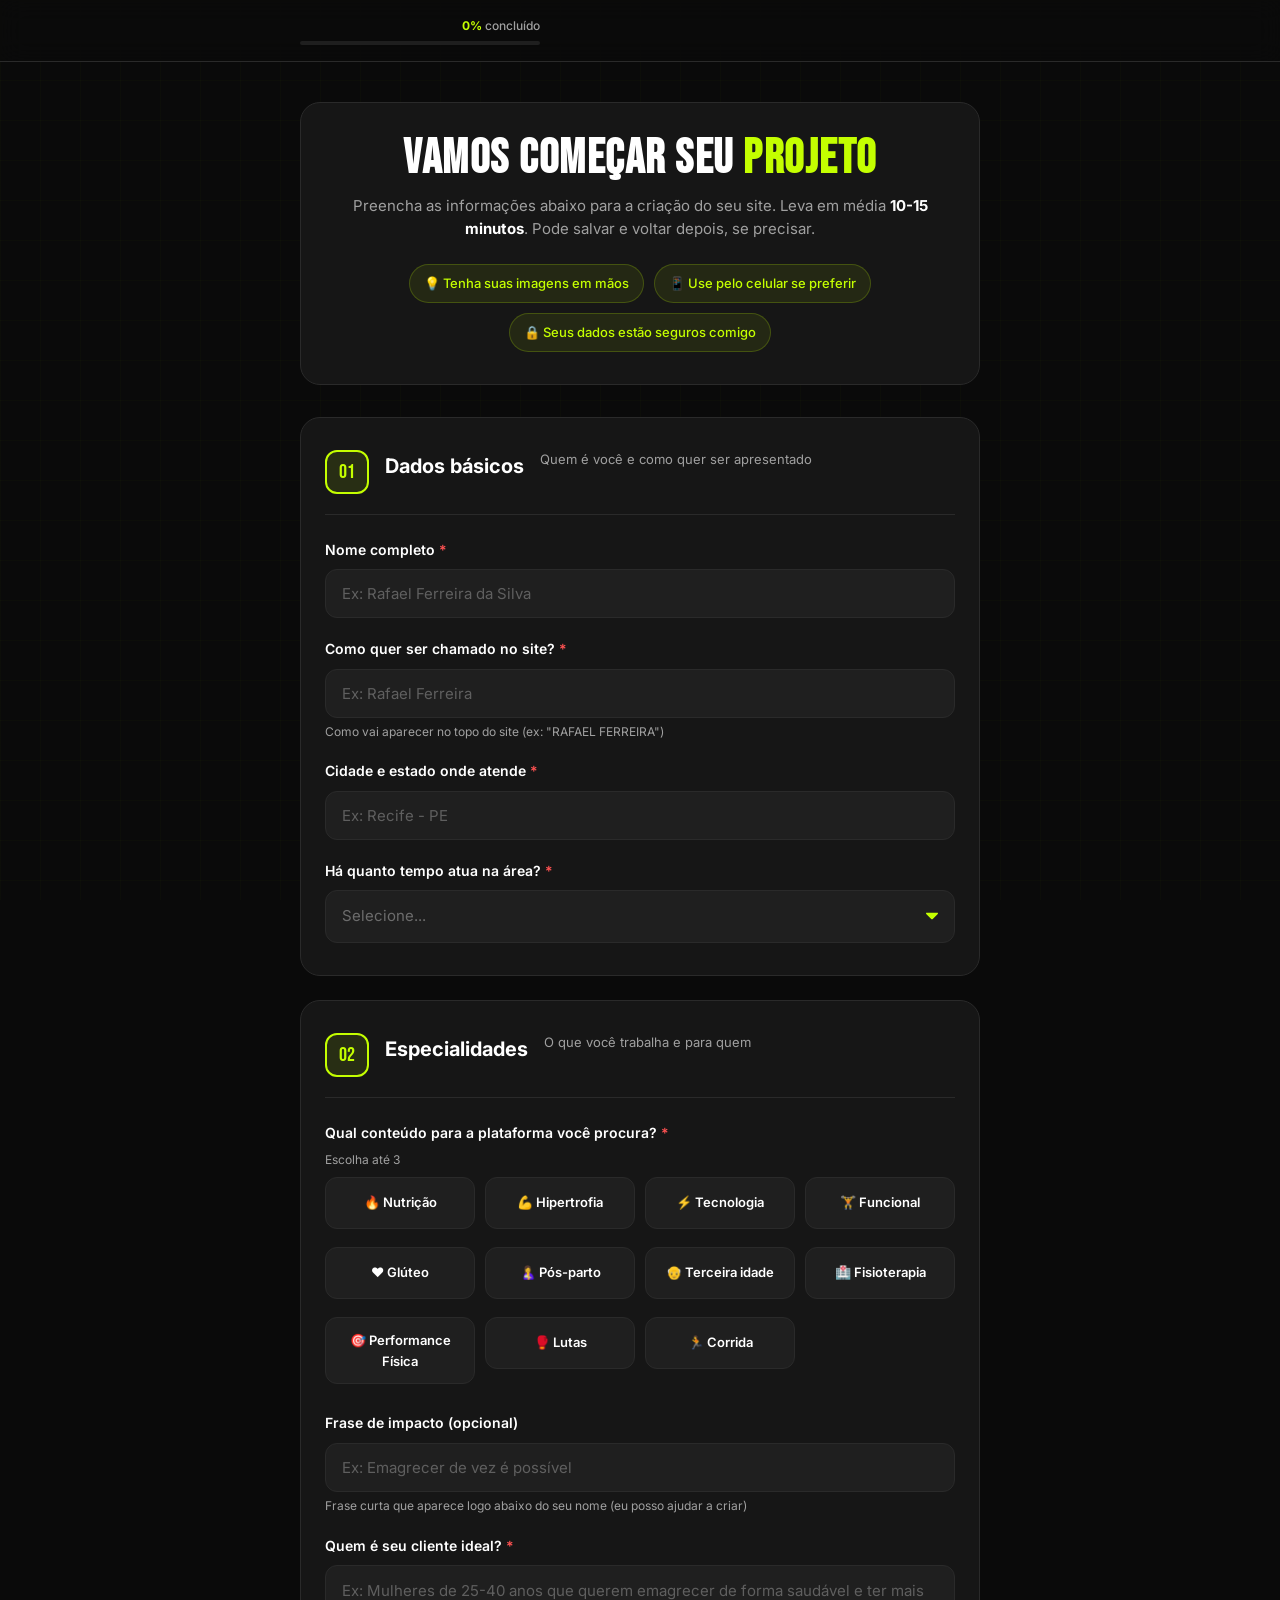
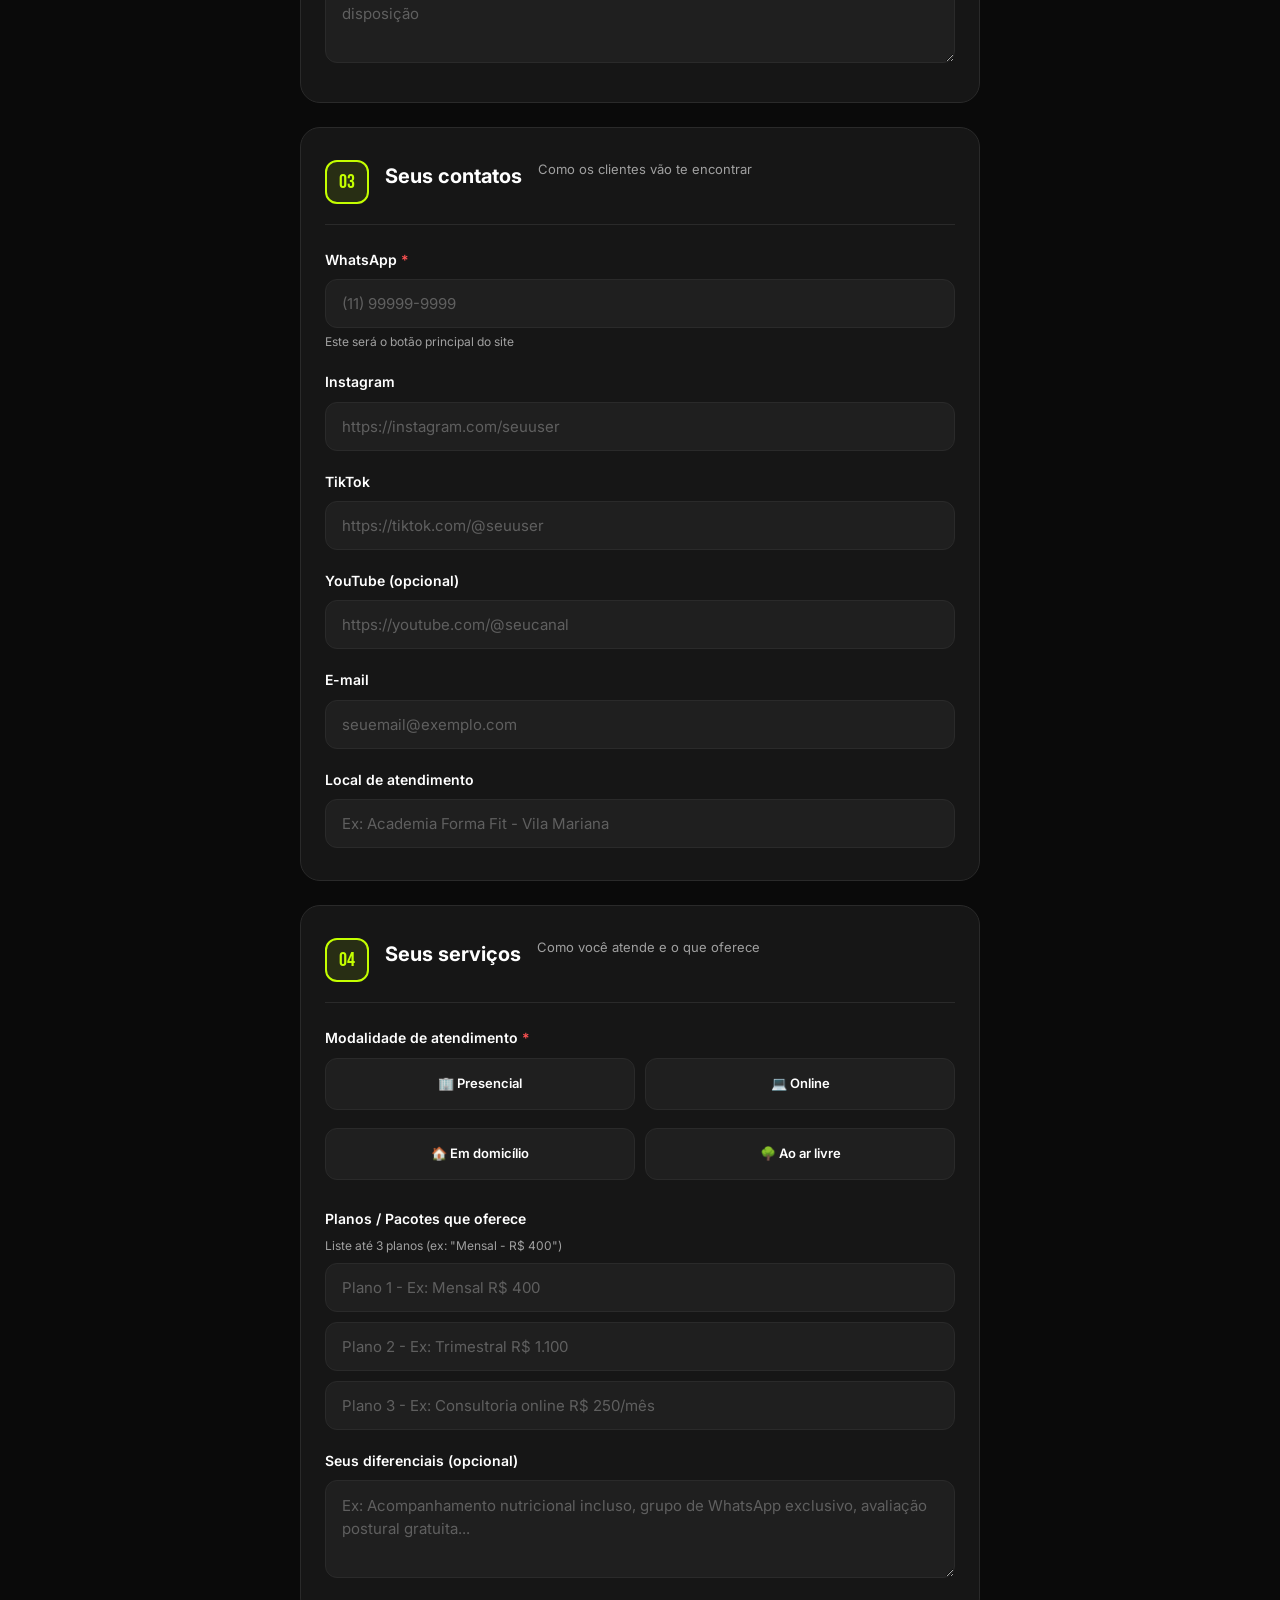
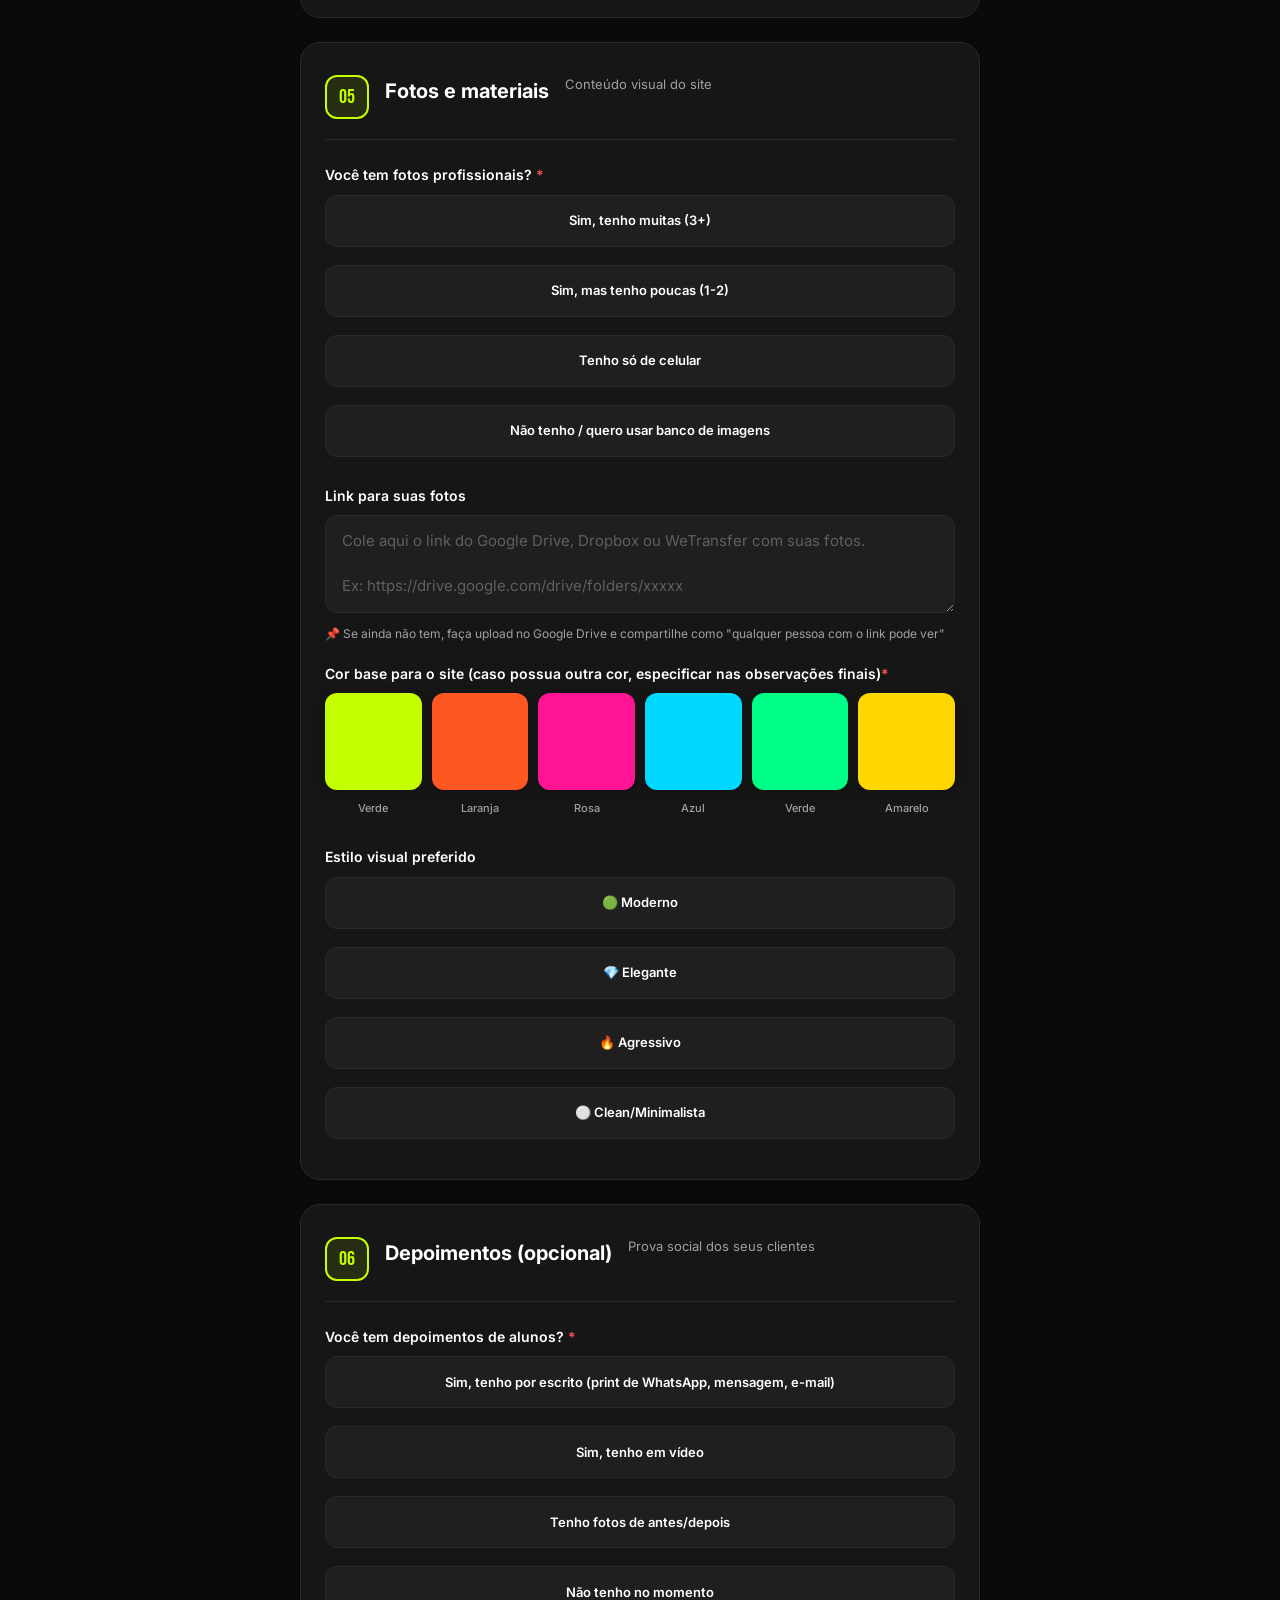
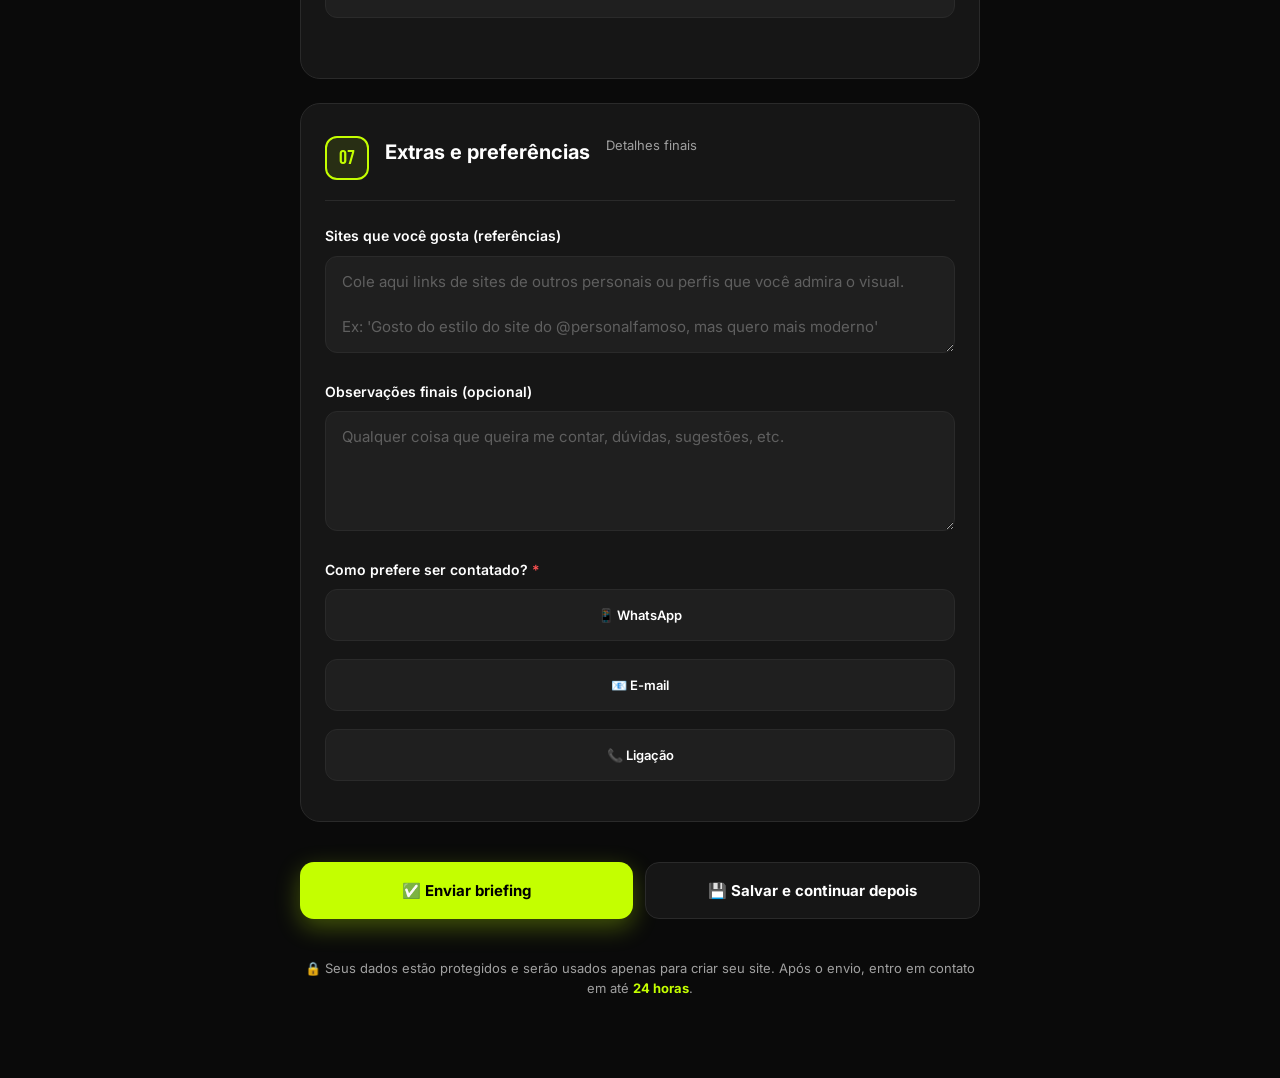
==== commit 1f159669: "Update index.html" ====
--- a/briefing/index.html
+++ b/briefing/index.html
@@ -88,12 +88,12 @@
         </div>
 
         <div class="form-group">
-          <label>Quais são suas principais especialidades? <span class="required">*</span></label>
+          <label>Qual conteúdo para a plataforma você procura? <span class="required">*</span></label>
           <small>Escolha até 3</small>
           <div class="checkbox-grid" id="especialidadesGrid">
             <label class="checkbox-card">
               <input type="checkbox" name="especialidades" value="emagrecimento">
-              <span class="checkbox-content">🔥 Emagrecimento</span>
+              <span class="checkbox-content">🔥 Nutrição</span>
             </label>
             <label class="checkbox-card">
               <input type="checkbox" name="especialidades" value="hipertrofia">
@@ -101,15 +101,15 @@
             </label>
             <label class="checkbox-card">
               <input type="checkbox" name="especialidades" value="funcional">
-              <span class="checkbox-content">⚡ Funcional</span>
+              <span class="checkbox-content">⚡ Tecnologia</span>
             </label>
             <label class="checkbox-card">
               <input type="checkbox" name="especialidades" value="cross">
-              <span class="checkbox-content">🏋️ Cross Training</span>
+              <span class="checkbox-content">🏋️ Funcional</span>
             </label>
             <label class="checkbox-card">
               <input type="checkbox" name="especialidades" value="gluteo">
-              <span class="checkbox-content">🍑 Glúteo</span>
+              <span class="checkbox-content">❤️ Glúteo</span>
             </label>
             <label class="checkbox-card">
               <input type="checkbox" name="especialidades" value="pos-parto">
@@ -121,19 +121,15 @@
             </label>
             <label class="checkbox-card">
               <input type="checkbox" name="especialidades" value="reabilitacao">
-              <span class="checkbox-content">🏥 Reabilitação</span>
-            </label>
-            <label class="checkbox-card">
-              <input type="checkbox" name="especialidades" value="condicionamento">
-              <span class="checkbox-content">❤️ Condicionamento</span>
+              <span class="checkbox-content">🏥 Fisioterapia</span>
             </label>
             <label class="checkbox-card">
               <input type="checkbox" name="especialidades" value="performance">
-              <span class="checkbox-content">🎯 Performance</span>
+              <span class="checkbox-content">🎯 Performance Física</span>
             </label>
             <label class="checkbox-card">
               <input type="checkbox" name="especialidades" value="lutador">
-              <span class="checkbox-content">🥊 Lutas / Boxe</span>
+              <span class="checkbox-content">🥊 Lutas</span>
             </label>
             <label class="checkbox-card">
               <input type="checkbox" name="especialidades" value="corrida">
@@ -274,12 +270,12 @@
         </div>
 
         <div class="form-group">
-          <label for="corPreferida">Cor preferida para o site <span class="required">*</span></label>
+          <label for="corPreferida">Cor base para o site (caso possua outra cor, especificar nas observações finais)<span class="required">*</span></label>
           <div class="color-picker" id="colorPicker">
             <label class="color-option" style="--color: #c4ff00">
               <input type="radio" name="cor" value="#c4ff00" required>
               <span class="color-dot" style="background: #c4ff00"></span>
-              <span class="color-name">Verde Limão</span>
+              <span class="color-name">Verde</span>
             </label>
             <label class="color-option" style="--color: #ff5722">
               <input type="radio" name="cor" value="#ff5722">
@@ -289,27 +285,22 @@
             <label class="color-option" style="--color: #ff1493">
               <input type="radio" name="cor" value="#ff1493">
               <span class="color-dot" style="background: #ff1493"></span>
-              <span class="color-name">Rosa Pink</span>
+              <span class="color-name">Rosa</span>
             </label>
             <label class="color-option" style="--color: #00d9ff">
               <input type="radio" name="cor" value="#00d9ff">
               <span class="color-dot" style="background: #00d9ff"></span>
-              <span class="color-name">Azul Ciano</span>
+              <span class="color-name">Azul</span>
             </label>
             <label class="color-option" style="--color: #00ff88">
               <input type="radio" name="cor" value="#00ff88">
               <span class="color-dot" style="background: #00ff88"></span>
-              <span class="color-name">Verde Neon</span>
+              <span class="color-name">Verde</span>
             </label>
             <label class="color-option" style="--color: #ffd700">
               <input type="radio" name="cor" value="#ffd700">
               <span class="color-dot" style="background: #ffd700"></span>
               <span class="color-name">Amarelo</span>
-            </label>
-             <label class="color-option" style="--color: #ffd700">
-              <input type="radio" name="cor" value="#ffd700">
-              <span class="color-dot" style="background: #ffd700"></span>
-              <span class="color-name">Caso possua outra cor em mente</span>
             </label>
           </div>
         </div>
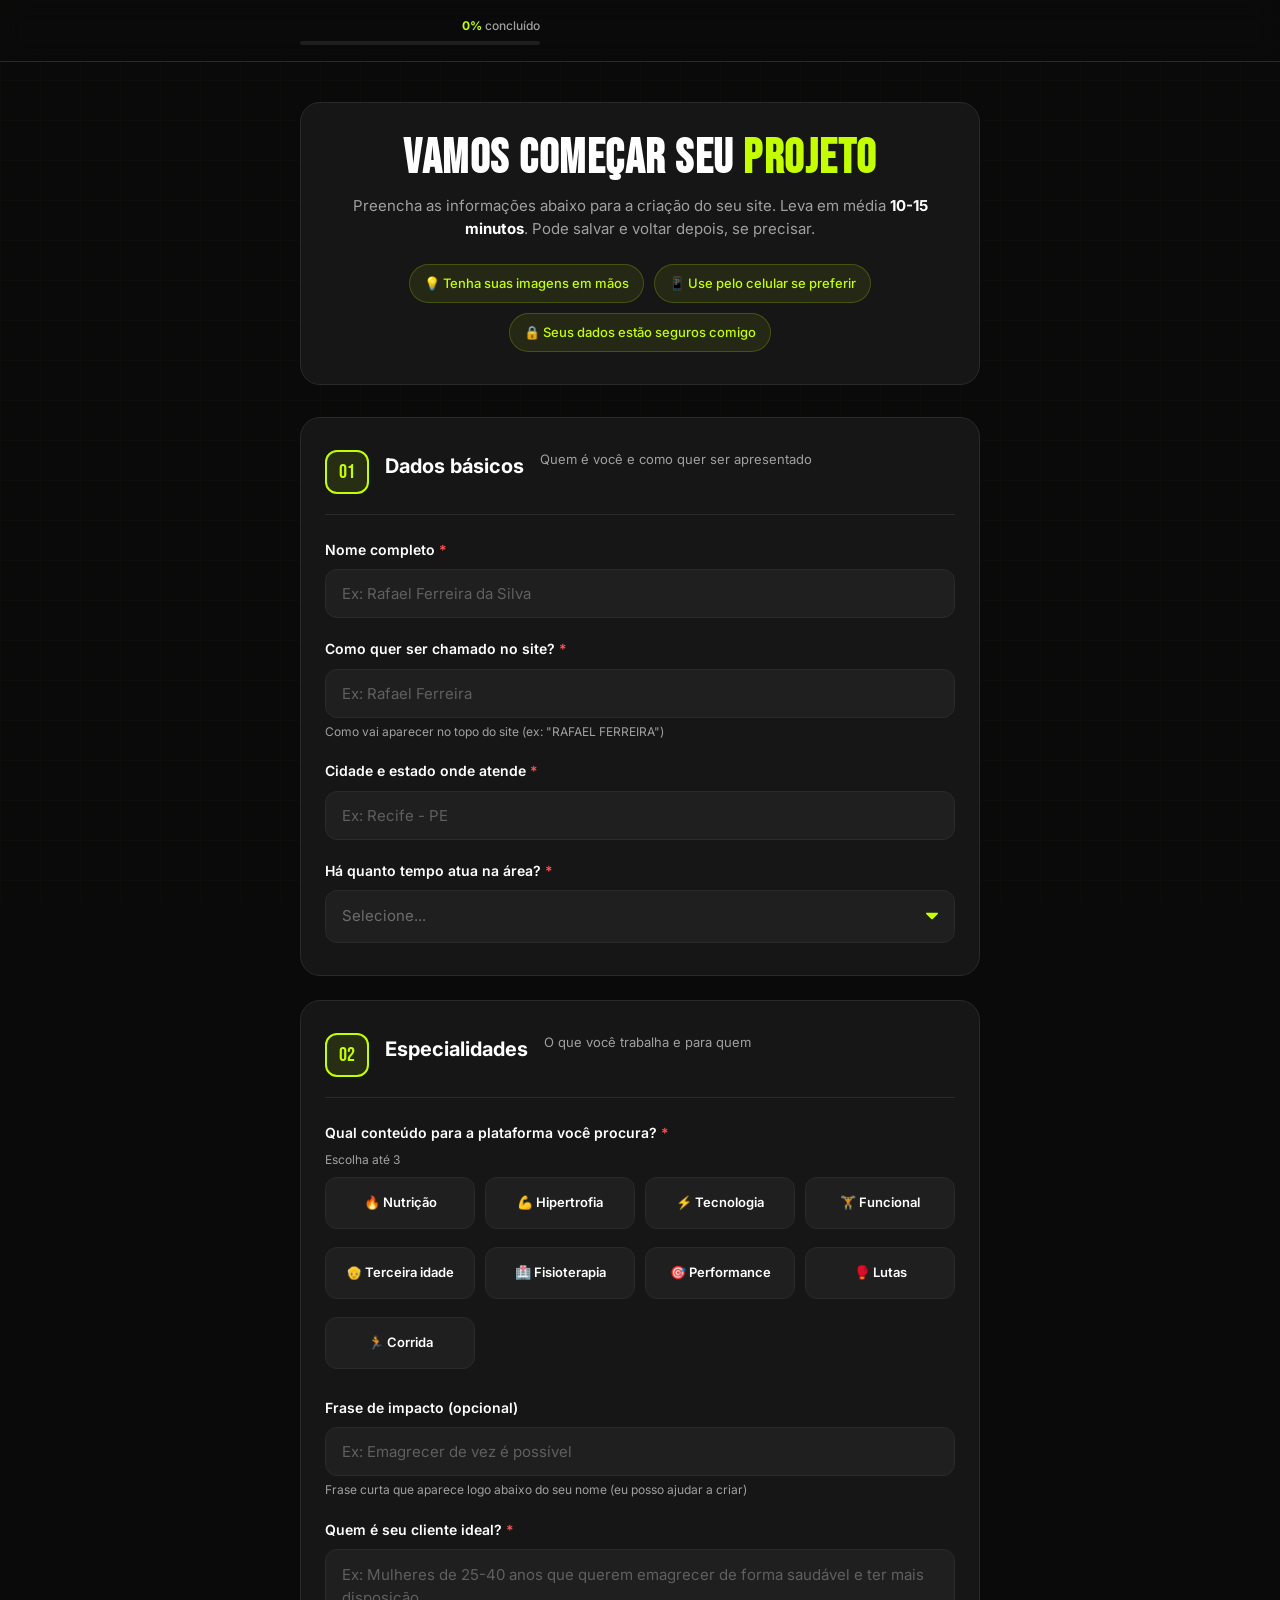
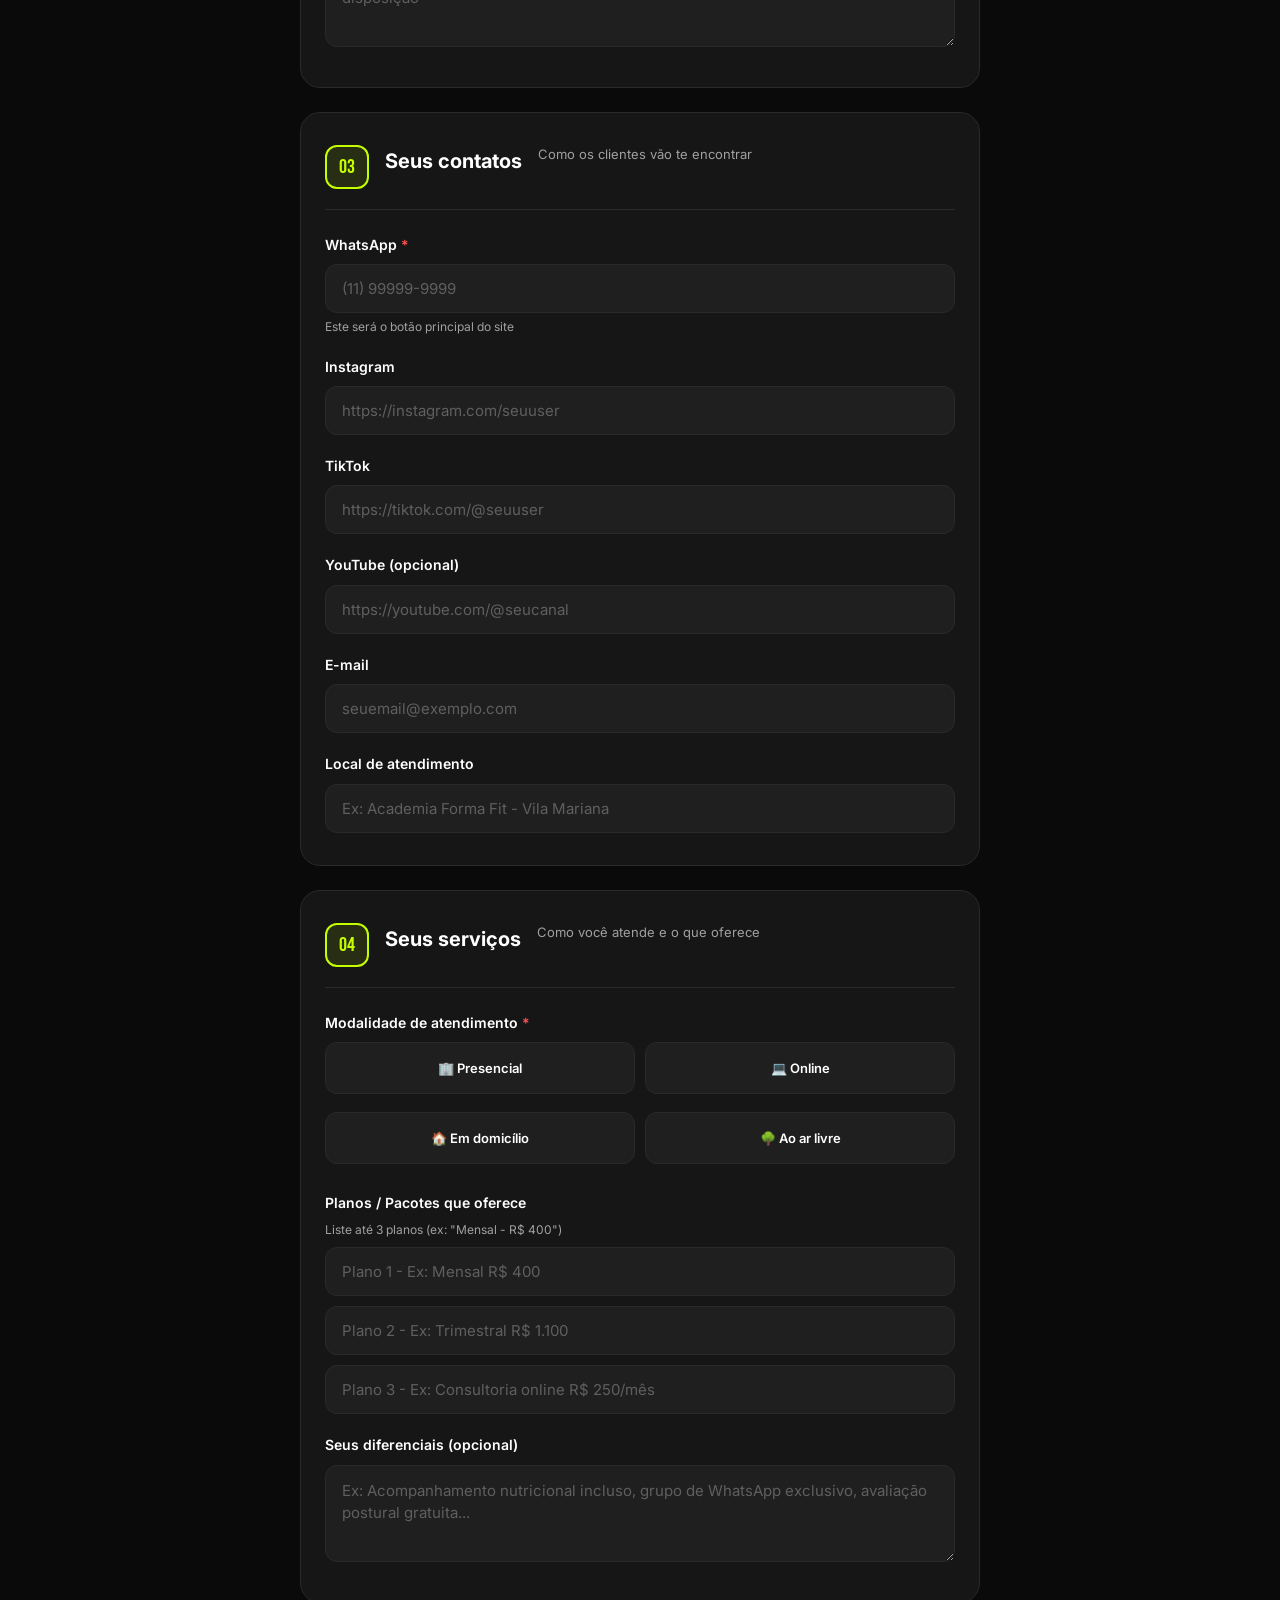
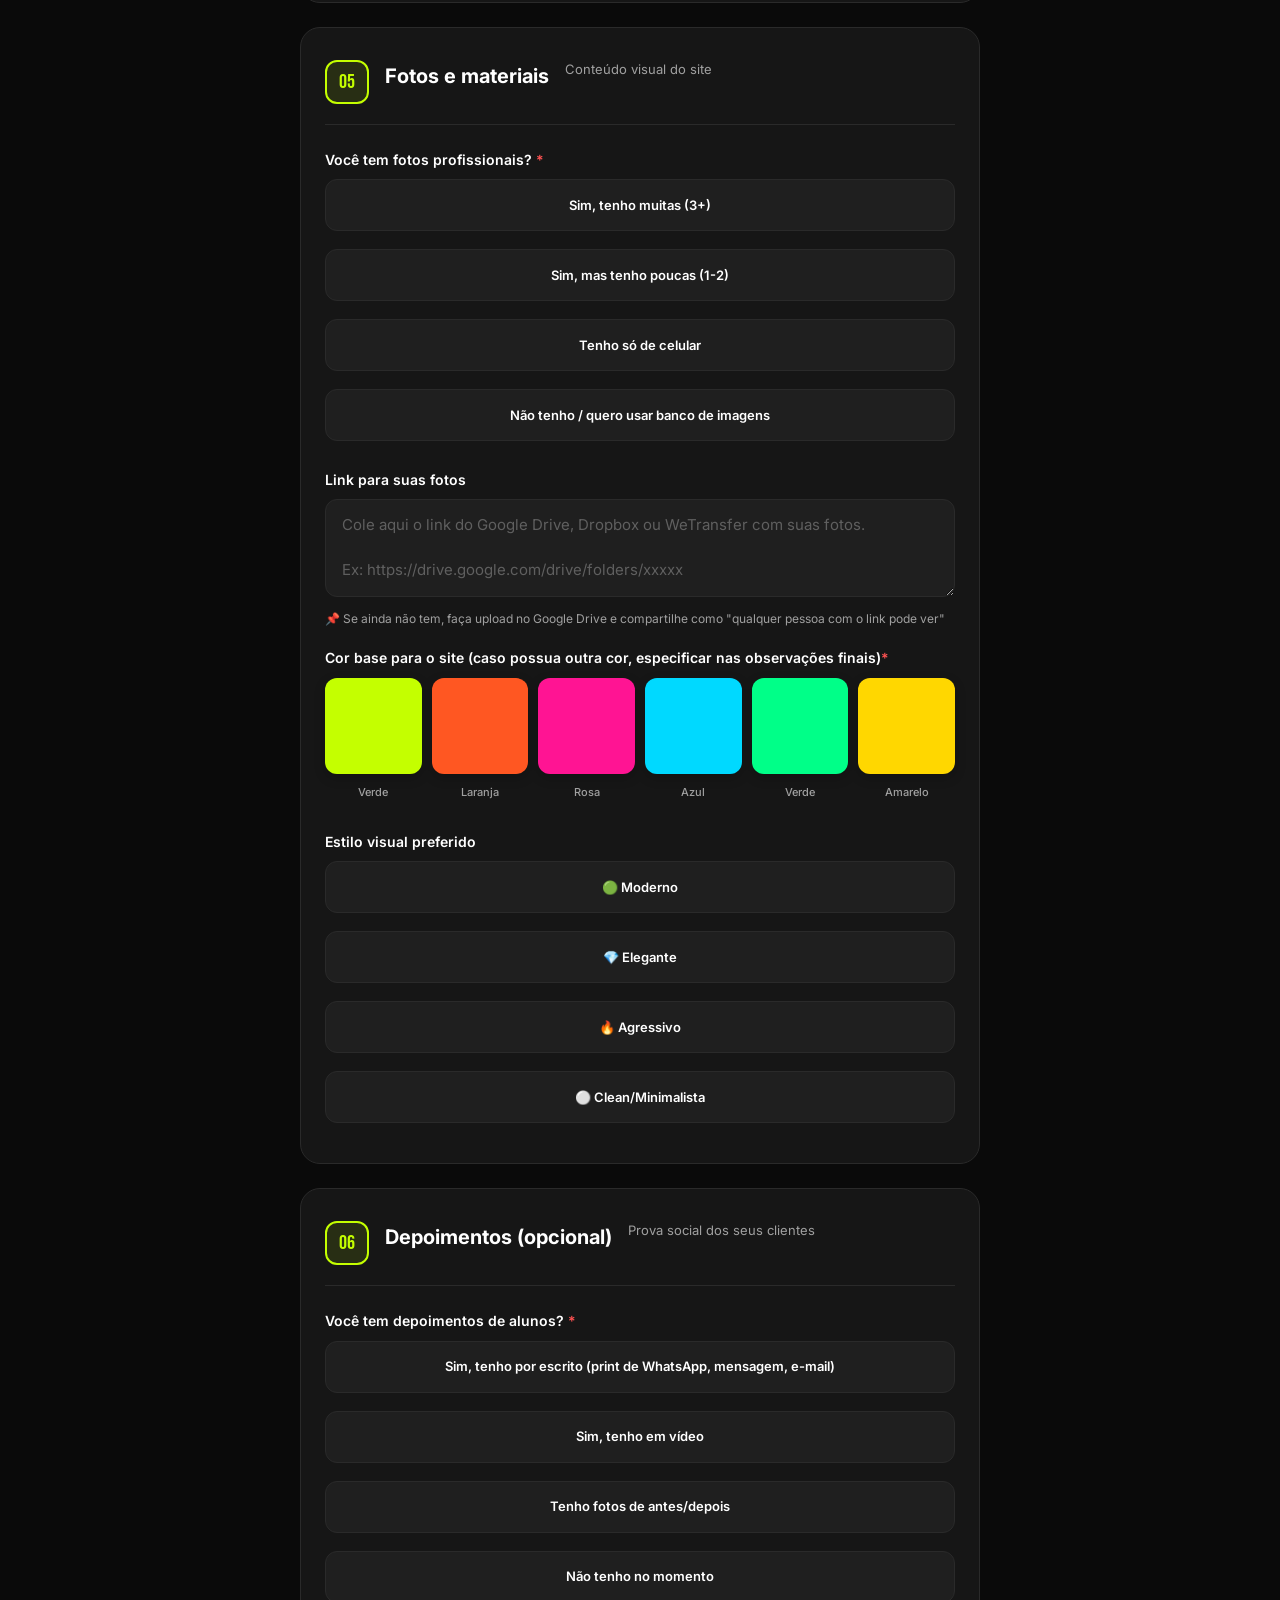
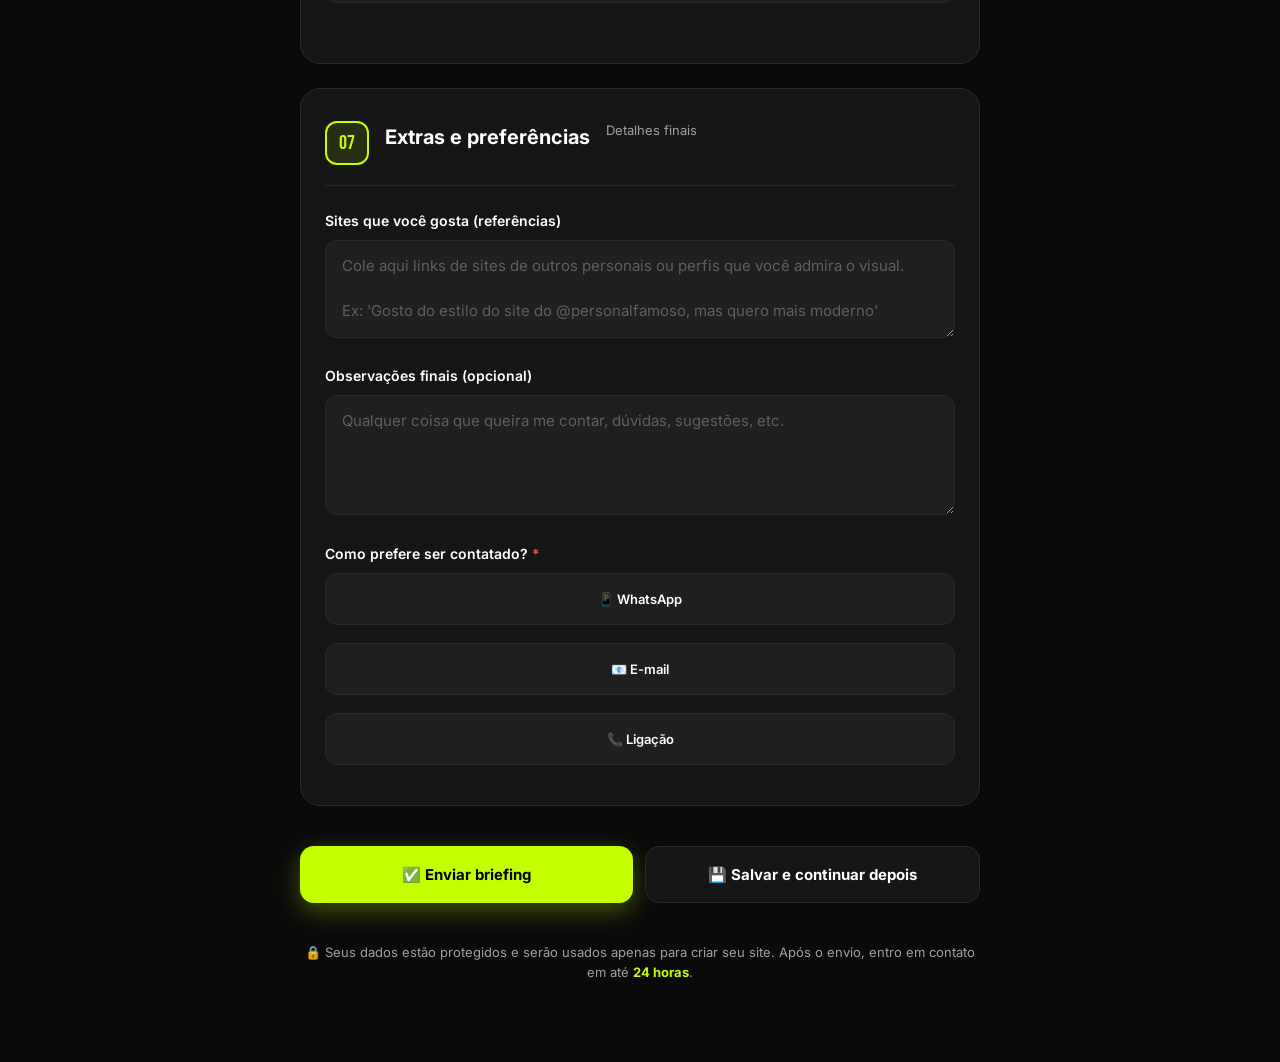
==== commit f8ad216c: "Update index.html" ====
--- a/briefing/index.html
+++ b/briefing/index.html
@@ -108,14 +108,6 @@
               <span class="checkbox-content">🏋️ Funcional</span>
             </label>
             <label class="checkbox-card">
-              <input type="checkbox" name="especialidades" value="gluteo">
-              <span class="checkbox-content">❤️ Glúteo</span>
-            </label>
-            <label class="checkbox-card">
-              <input type="checkbox" name="especialidades" value="pos-parto">
-              <span class="checkbox-content">🤱 Pós-parto</span>
-            </label>
-            <label class="checkbox-card">
               <input type="checkbox" name="especialidades" value="third-age">
               <span class="checkbox-content">👴 Terceira idade</span>
             </label>
@@ -125,7 +117,7 @@
             </label>
             <label class="checkbox-card">
               <input type="checkbox" name="especialidades" value="performance">
-              <span class="checkbox-content">🎯 Performance Física</span>
+              <span class="checkbox-content">🎯 Performance</span>
             </label>
             <label class="checkbox-card">
               <input type="checkbox" name="especialidades" value="lutador">
